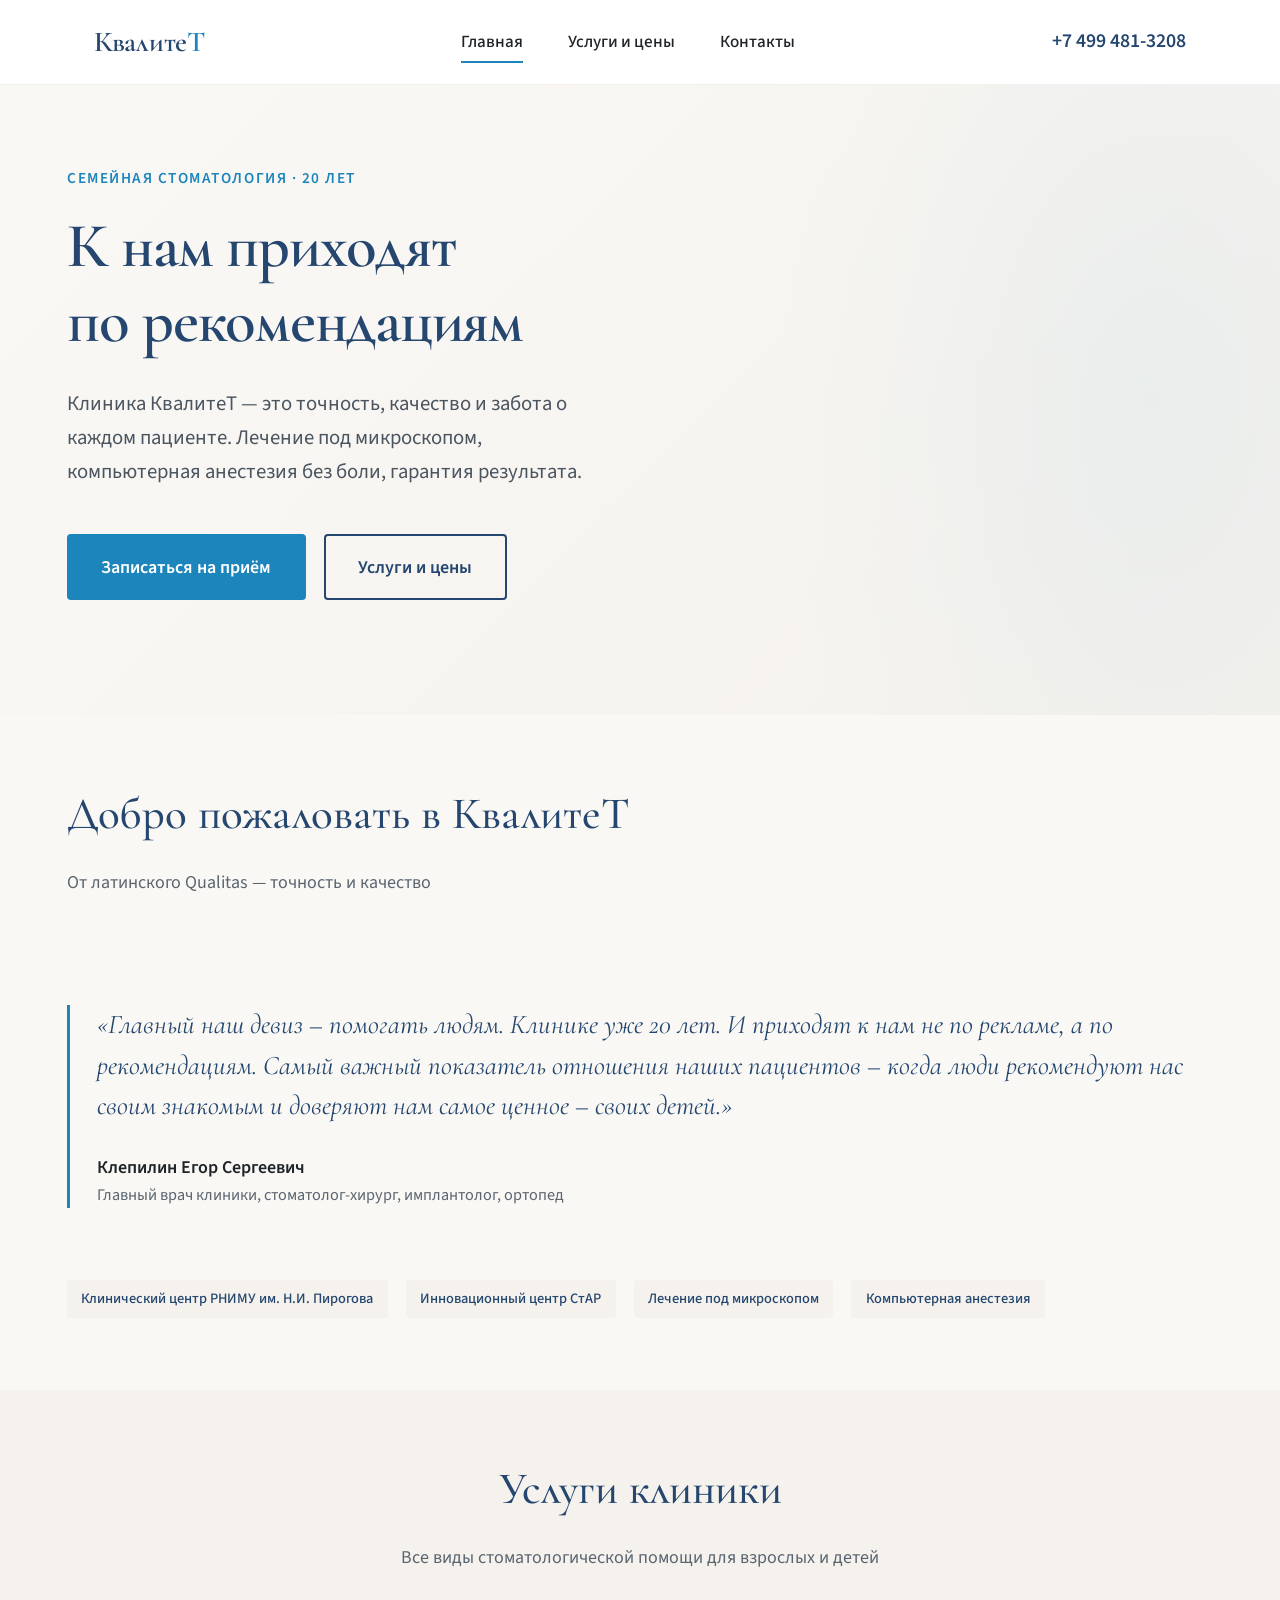
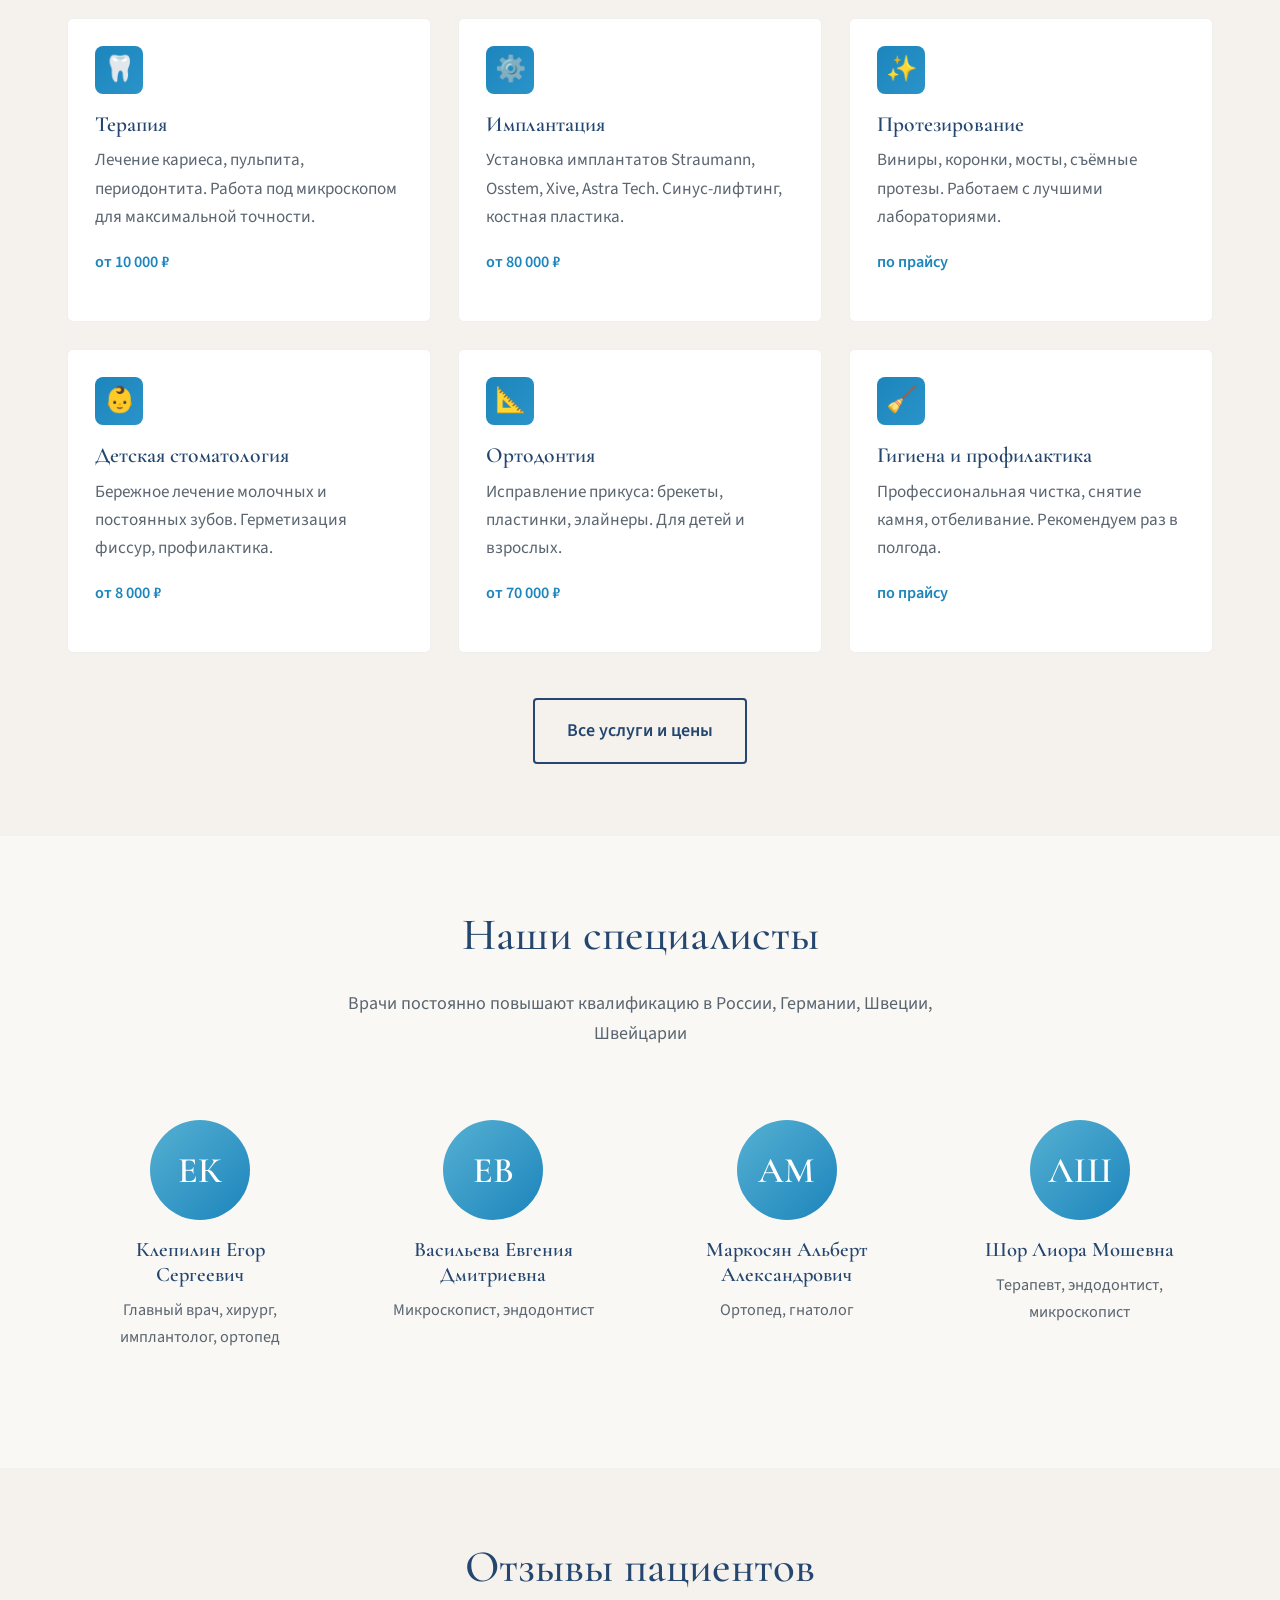
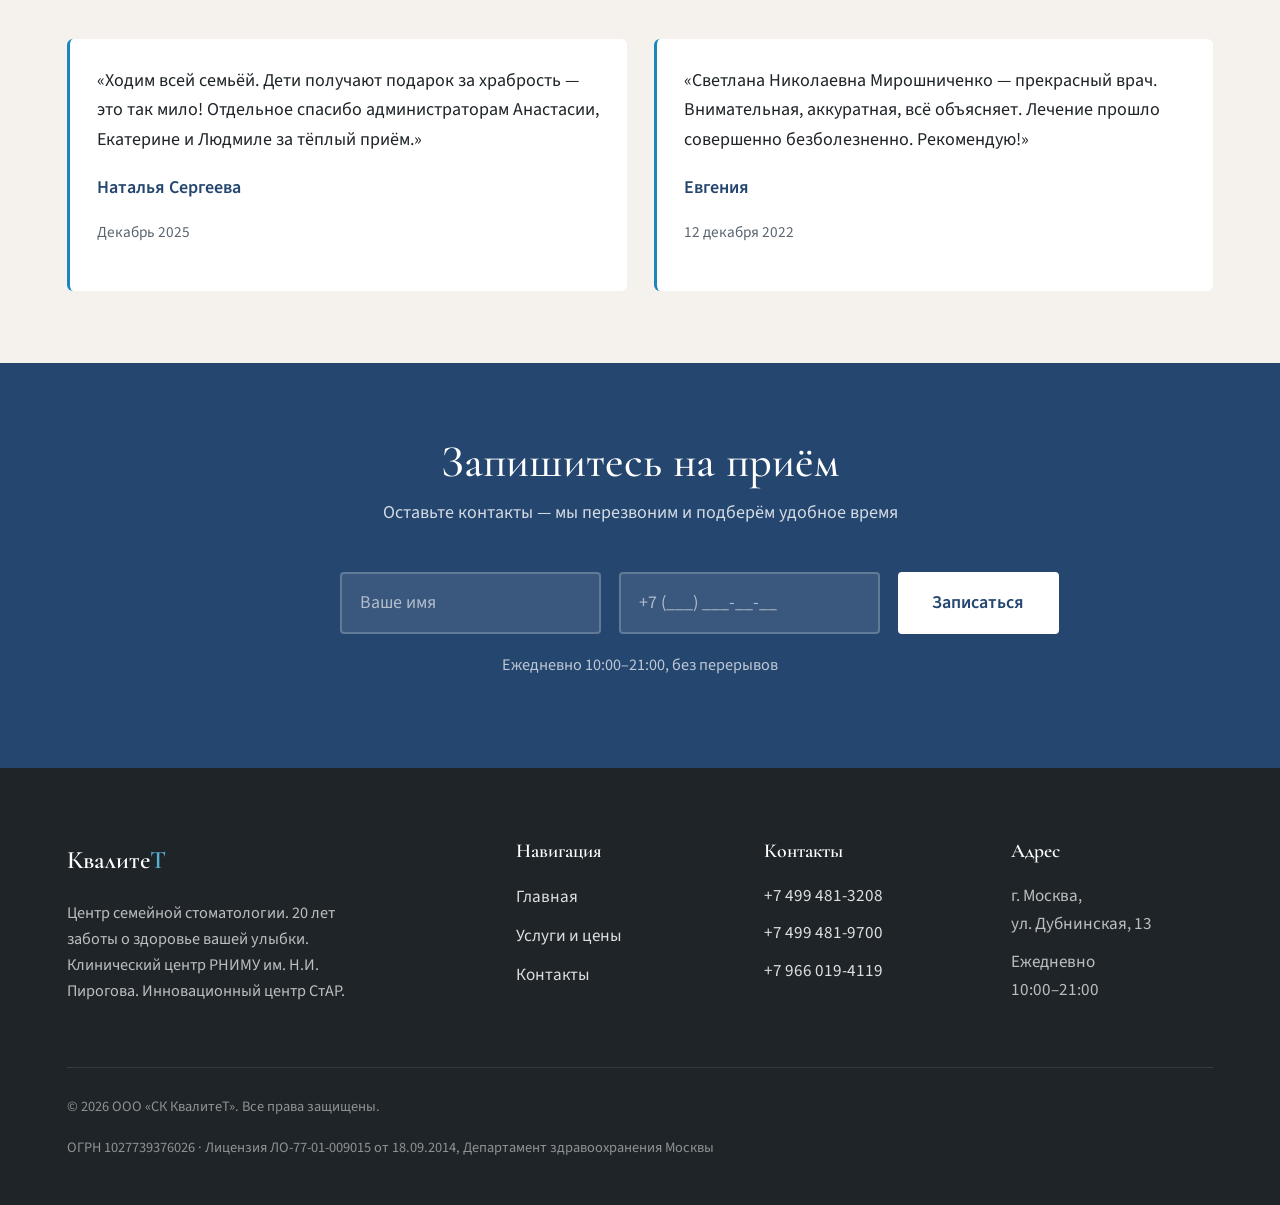
==== kvalitet-clinic/index.html @ bce3b090 "feat: add КвалитеТ dental clinic static redesign demo Modern, mobile-first redesign of qualityclinic" ====
<!DOCTYPE html>
<html lang="ru">
<head>
  <meta charset="UTF-8">
  <meta name="viewport" content="width=device-width, initial-scale=1.0">
  <title>КвалитеТ — Семейная стоматология в Москве</title>
  <meta name="description" content="Стоматологическая клиника КвалитеТ — 20 лет заботы о здоровье вашей семьи. Москва, ул. Дубнинская, 13.">
  
  <!-- Fonts -->
  <link rel="preconnect" href="https://fonts.googleapis.com">
  <link rel="preconnect" href="https://fonts.gstatic.com" crossorigin>
  <link href="https://fonts.googleapis.com/css2?family=Cormorant+Garamond:ital,wght@0,400;0,500;0,600;1,400;1,500&family=Source+Sans+3:wght@400;500;600&display=swap" rel="stylesheet">
  
  <link rel="stylesheet" href="css/style.css">
</head>
<body>

  <!-- HEADER -->
  <header class="header">
    <div class="container">
      <div class="header__inner">
        <a href="index.html" class="logo">Квалите<span>Т</span></a>
        
        <nav class="nav">
          <ul class="nav__list">
            <li><a href="index.html" class="nav__link nav__link--active">Главная</a></li>
            <li><a href="uslugi.html" class="nav__link">Услуги и цены</a></li>
            <li><a href="kontakty.html" class="nav__link">Контакты</a></li>
          </ul>
        </nav>
        
        <a href="tel:+74994813208" class="header__phone">+7 499 481-3208</a>
        
        <button class="menu-toggle" aria-label="Меню" onclick="toggleMobileNav()">
          <span></span>
          <span></span>
          <span></span>
        </button>
      </div>
      
      <nav class="mobile-nav" id="mobileNav">
        <ul class="mobile-nav__list">
          <li><a href="index.html" class="mobile-nav__link">Главная</a></li>
          <li><a href="uslugi.html" class="mobile-nav__link">Услуги и цены</a></li>
          <li><a href="kontakty.html" class="mobile-nav__link">Контакты</a></li>
        </ul>
      </nav>
    </div>
  </header>

  <!-- HERO -->
  <section class="hero">
    <div class="container">
      <div class="hero__content">
        <span class="hero__eyebrow">Семейная стоматология · 20 лет</span>
        <h1 class="hero__title">К нам приходят по&nbsp;рекомендациям</h1>
        <p class="hero__subtitle">
          Клиника КвалитеТ — это точность, качество и забота о каждом пациенте. 
          Лечение под микроскопом, компьютерная анестезия без боли, гарантия результата.
        </p>
        <div class="hero__actions">
          <a href="#booking" class="btn btn--primary">Записаться на приём</a>
          <a href="uslugi.html" class="btn btn--outline">Услуги и цены</a>
        </div>
      </div>
    </div>
  </section>

  <!-- ABOUT / QUOTE -->
  <section class="section">
    <div class="container">
      <div class="about">
        <div class="section__header">
          <h2>Добро пожаловать в КвалитеТ</h2>
          <p class="text-muted">От латинского Qualitas — точность и качество</p>
        </div>
        
        <blockquote class="about__quote">
          «Главный наш девиз – помогать людям. Клинике уже 20 лет. И приходят к нам не по рекламе, а по рекомендациям. Самый важный показатель отношения наших пациентов – когда люди рекомендуют нас своим знакомым и доверяют нам самое ценное – своих детей.»
          <footer class="about__author">
            <strong>Клепилин Егор Сергеевич</strong>
            <span>Главный врач клиники, стоматолог-хирург, имплантолог, ортопед</span>
          </footer>
        </blockquote>
        
        <div class="about__badges">
          <span class="badge">Клинический центр РНИМУ им. Н.И. Пирогова</span>
          <span class="badge">Инновационный центр СтАР</span>
          <span class="badge">Лечение под микроскопом</span>
          <span class="badge">Компьютерная анестезия</span>
        </div>
      </div>
    </div>
  </section>

  <!-- SERVICES -->
  <section class="section section--alt">
    <div class="container">
      <div class="section__header section__header--center">
        <h2>Услуги клиники</h2>
        <p class="text-muted">Все виды стоматологической помощи для взрослых и детей</p>
      </div>
      
      <div class="services-grid">
        <div class="service-card">
          <div class="service-card__icon">🦷</div>
          <h3 class="service-card__title">Терапия</h3>
          <p class="service-card__desc">Лечение кариеса, пульпита, периодонтита. Работа под микроскопом для максимальной точности.</p>
          <p class="service-card__price">от 10 000 ₽</p>
        </div>
        
        <div class="service-card">
          <div class="service-card__icon">⚙️</div>
          <h3 class="service-card__title">Имплантация</h3>
          <p class="service-card__desc">Установка имплантатов Straumann, Osstem, Xive, Astra Tech. Синус-лифтинг, костная пластика.</p>
          <p class="service-card__price">от 80 000 ₽</p>
        </div>
        
        <div class="service-card">
          <div class="service-card__icon">✨</div>
          <h3 class="service-card__title">Протезирование</h3>
          <p class="service-card__desc">Виниры, коронки, мосты, съёмные протезы. Работаем с лучшими лабораториями.</p>
          <p class="service-card__price">по прайсу</p>
        </div>
        
        <div class="service-card">
          <div class="service-card__icon">👶</div>
          <h3 class="service-card__title">Детская стоматология</h3>
          <p class="service-card__desc">Бережное лечение молочных и постоянных зубов. Герметизация фиссур, профилактика.</p>
          <p class="service-card__price">от 8 000 ₽</p>
        </div>
        
        <div class="service-card">
          <div class="service-card__icon">📐</div>
          <h3 class="service-card__title">Ортодонтия</h3>
          <p class="service-card__desc">Исправление прикуса: брекеты, пластинки, элайнеры. Для детей и взрослых.</p>
          <p class="service-card__price">от 70 000 ₽</p>
        </div>
        
        <div class="service-card">
          <div class="service-card__icon">🧹</div>
          <h3 class="service-card__title">Гигиена и профилактика</h3>
          <p class="service-card__desc">Профессиональная чистка, снятие камня, отбеливание. Рекомендуем раз в полгода.</p>
          <p class="service-card__price">по прайсу</p>
        </div>
      </div>
      
      <div class="text-center" style="margin-top: var(--space-lg);">
        <a href="uslugi.html" class="btn btn--outline">Все услуги и цены</a>
      </div>
    </div>
  </section>

  <!-- DOCTORS -->
  <section class="section">
    <div class="container">
      <div class="section__header section__header--center">
        <h2>Наши специалисты</h2>
        <p class="text-muted">Врачи постоянно повышают квалификацию в России, Германии, Швеции, Швейцарии</p>
      </div>
      
      <div class="doctors-grid">
        <div class="doctor-card">
          <div class="doctor-card__avatar">ЕК</div>
          <h3 class="doctor-card__name">Клепилин Егор Сергеевич</h3>
          <p class="doctor-card__title">Главный врач, хирург, имплантолог, ортопед</p>
        </div>
        
        <div class="doctor-card">
          <div class="doctor-card__avatar">ЕВ</div>
          <h3 class="doctor-card__name">Васильева Евгения Дмитриевна</h3>
          <p class="doctor-card__title">Микроскопист, эндодонтист</p>
        </div>
        
        <div class="doctor-card">
          <div class="doctor-card__avatar">АМ</div>
          <h3 class="doctor-card__name">Маркосян Альберт Александрович</h3>
          <p class="doctor-card__title">Ортопед, гнатолог</p>
        </div>
        
        <div class="doctor-card">
          <div class="doctor-card__avatar">ЛШ</div>
          <h3 class="doctor-card__name">Шор Лиора Мошевна</h3>
          <p class="doctor-card__title">Терапевт, эндодонтист, микроскопист</p>
        </div>
      </div>
    </div>
  </section>

  <!-- REVIEWS -->
  <section class="section section--alt">
    <div class="container">
      <div class="section__header section__header--center">
        <h2>Отзывы пациентов</h2>
      </div>
      
      <div class="reviews-grid">
        <div class="review-card">
          <p class="review-card__text">
            «Ходим всей семьёй. Дети получают подарок за храбрость — это так мило! 
            Отдельное спасибо администраторам Анастасии, Екатерине и Людмиле за тёплый приём.»
          </p>
          <p class="review-card__author">Наталья Сергеева</p>
          <p class="review-card__date">Декабрь 2025</p>
        </div>
        
        <div class="review-card">
          <p class="review-card__text">
            «Светлана Николаевна Мирошниченко — прекрасный врач. Внимательная, аккуратная, 
            всё объясняет. Лечение прошло совершенно безболезненно. Рекомендую!»
          </p>
          <p class="review-card__author">Евгения</p>
          <p class="review-card__date">12 декабря 2022</p>
        </div>
      </div>
    </div>
  </section>

  <!-- BOOKING -->
  <section class="section section--navy booking" id="booking">
    <div class="container">
      <div class="booking__inner">
        <h2>Запишитесь на приём</h2>
        <p class="booking__subtitle">Оставьте контакты — мы перезвоним и подберём удобное время</p>
        
        <form class="booking-form" onsubmit="handleSubmit(event)">
          <input type="text" class="form-input" placeholder="Ваше имя" required>
          <input type="tel" class="form-input" placeholder="+7 (___) ___-__-__" required>
          <button type="submit" class="btn btn--primary">Записаться</button>
        </form>
        
        <p class="text-sm" style="margin-top: var(--space-sm); opacity: 0.7;">
          Ежедневно 10:00–21:00, без перерывов
        </p>
      </div>
    </div>
  </section>

  <!-- FOOTER -->
  <footer class="footer">
    <div class="container">
      <div class="footer__grid">
        <div class="footer__brand">
          <div class="footer__logo">Квалите<span>Т</span></div>
          <p class="footer__desc">
            Центр семейной стоматологии. 20 лет заботы о здоровье вашей улыбки. 
            Клинический центр РНИМУ им. Н.И. Пирогова. Инновационный центр СтАР.
          </p>
        </div>
        
        <div>
          <h4 class="footer__title">Навигация</h4>
          <ul class="footer__list">
            <li><a href="index.html">Главная</a></li>
            <li><a href="uslugi.html">Услуги и цены</a></li>
            <li><a href="kontakty.html">Контакты</a></li>
          </ul>
        </div>
        
        <div>
          <h4 class="footer__title">Контакты</h4>
          <p class="footer__contact-item"><a href="tel:+74994813208">+7 499 481-3208</a></p>
          <p class="footer__contact-item"><a href="tel:+74994819700">+7 499 481-9700</a></p>
          <p class="footer__contact-item"><a href="tel:+79660194119">+7 966 019-4119</a></p>
        </div>
        
        <div>
          <h4 class="footer__title">Адрес</h4>
          <p class="footer__contact-item">г. Москва,<br>ул. Дубнинская, 13</p>
          <p class="footer__contact-item">Ежедневно<br>10:00–21:00</p>
        </div>
      </div>
      
      <div class="footer__bottom">
        <p>© 2026 ООО «СК КвалитеТ». Все права защищены.</p>
        <p class="footer__legal">
          ОГРН 1027739376026 · Лицензия ЛО-77-01-009015 от 18.09.2014, Департамент здравоохранения Москвы
        </p>
      </div>
    </div>
  </footer>

  <script>
    function toggleMobileNav() {
      document.getElementById('mobileNav').classList.toggle('is-open');
    }
    
    function handleSubmit(e) {
      e.preventDefault();
      alert('Спасибо! Мы перезвоним вам в ближайшее время.');
    }
  </script>

</body>
</html>
---- kvalitet-clinic/css/style.css ----
/* КвалитеТ — Modern Redesign 2026 */
/* Brand colors from qualityclinic.ru */

:root {
  /* Brand palette */
  --cyan-primary: #1c85bc;
  --cyan-hover: #2a93c9;
  --cyan-light: #56b0d2;
  --navy: #24466f;
  --ink: #1e2428;
  --paper: #faf8f5;
  --paper-warm: #f5f2ed;
  --white: #ffffff;
  
  /* Typography scale */
  --font-display: 'Cormorant Garamond', Georgia, serif;
  --font-body: 'Source Sans 3', 'Segoe UI', sans-serif;
  
  /* Spacing */
  --space-xs: 0.5rem;
  --space-sm: 1rem;
  --space-md: 1.5rem;
  --space-lg: 2.5rem;
  --space-xl: 4rem;
  --space-2xl: 6rem;
  
  /* Transitions */
  --transition: 0.25s ease;
}

/* Reset & Base */
*, *::before, *::after {
  box-sizing: border-box;
  margin: 0;
  padding: 0;
}

html {
  font-size: 18px;
  scroll-behavior: smooth;
}

body {
  font-family: var(--font-body);
  font-weight: 400;
  line-height: 1.65;
  color: var(--ink);
  background-color: var(--paper);
  -webkit-font-smoothing: antialiased;
}

img {
  max-width: 100%;
  height: auto;
  display: block;
}

a {
  color: var(--cyan-primary);
  text-decoration: none;
  transition: color var(--transition);
}

a:hover {
  color: var(--navy);
}

/* Typography */
h1, h2, h3, h4 {
  font-family: var(--font-display);
  font-weight: 500;
  line-height: 1.2;
  color: var(--navy);
}

h1 {
  font-size: clamp(2.2rem, 5vw, 3.5rem);
  font-weight: 600;
  letter-spacing: -0.02em;
}

h2 {
  font-size: clamp(1.8rem, 4vw, 2.5rem);
  margin-bottom: var(--space-md);
}

h3 {
  font-size: clamp(1.3rem, 3vw, 1.6rem);
  margin-bottom: var(--space-sm);
}

p {
  margin-bottom: var(--space-sm);
}

.text-sm {
  font-size: 0.9rem;
}

.text-muted {
  color: #5a6570;
}

/* Layout */
.container {
  width: 100%;
  max-width: 1200px;
  margin: 0 auto;
  padding: 0 var(--space-md);
}

.section {
  padding: var(--space-xl) 0;
}

.section--alt {
  background-color: var(--paper-warm);
}

.section--navy {
  background-color: var(--navy);
  color: var(--white);
}

.section--navy h2,
.section--navy h3 {
  color: var(--white);
}

/* ===================== */
/* HEADER */
/* ===================== */
.header {
  position: sticky;
  top: 0;
  z-index: 100;
  background: var(--white);
  border-bottom: 1px solid rgba(0,0,0,0.06);
}

.header__inner {
  display: flex;
  align-items: center;
  justify-content: space-between;
  padding: var(--space-sm) var(--space-md);
  gap: var(--space-md);
}

.logo {
  font-family: var(--font-display);
  font-size: 1.6rem;
  font-weight: 600;
  color: var(--navy);
  letter-spacing: -0.01em;
}

.logo span {
  color: var(--cyan-primary);
}

.nav {
  display: none;
}

.nav__list {
  display: flex;
  gap: var(--space-lg);
  list-style: none;
}

.nav__link {
  font-size: 0.95rem;
  font-weight: 500;
  color: var(--ink);
  padding: var(--space-xs) 0;
  position: relative;
}

.nav__link::after {
  content: '';
  position: absolute;
  bottom: 0;
  left: 0;
  width: 0;
  height: 2px;
  background: var(--cyan-primary);
  transition: width var(--transition);
}

.nav__link:hover::after,
.nav__link--active::after {
  width: 100%;
}

.nav__link:hover {
  color: var(--cyan-primary);
}

.header__phone {
  font-weight: 600;
  font-size: 1.1rem;
  color: var(--navy);
  white-space: nowrap;
}

.header__phone:hover {
  color: var(--cyan-primary);
}

/* Mobile menu toggle */
.menu-toggle {
  display: flex;
  flex-direction: column;
  gap: 5px;
  background: none;
  border: none;
  cursor: pointer;
  padding: var(--space-xs);
}

.menu-toggle span {
  display: block;
  width: 24px;
  height: 2px;
  background: var(--navy);
  transition: var(--transition);
}

@media (min-width: 768px) {
  .nav {
    display: block;
  }
  .menu-toggle {
    display: none;
  }
}

/* Mobile nav */
.mobile-nav {
  display: none;
  position: absolute;
  top: 100%;
  left: 0;
  right: 0;
  background: var(--white);
  border-bottom: 1px solid rgba(0,0,0,0.06);
  padding: var(--space-md);
}

.mobile-nav.is-open {
  display: block;
}

.mobile-nav__list {
  list-style: none;
  display: flex;
  flex-direction: column;
  gap: var(--space-sm);
}

.mobile-nav__link {
  display: block;
  font-size: 1.1rem;
  font-weight: 500;
  color: var(--ink);
  padding: var(--space-xs) 0;
}

/* ===================== */
/* HERO */
/* ===================== */
.hero {
  padding: var(--space-xl) 0 var(--space-2xl);
  min-height: 70vh;
  display: flex;
  align-items: center;
  background: linear-gradient(135deg, var(--paper) 0%, var(--paper-warm) 100%);
  position: relative;
  overflow: hidden;
}

.hero::before {
  content: '';
  position: absolute;
  top: -50%;
  right: -20%;
  width: 60%;
  height: 200%;
  background: radial-gradient(ellipse at center, rgba(28, 133, 188, 0.06) 0%, transparent 70%);
  pointer-events: none;
}

.hero__content {
  max-width: 640px;
  position: relative;
  z-index: 1;
}

.hero__eyebrow {
  display: inline-block;
  font-size: 0.85rem;
  font-weight: 600;
  text-transform: uppercase;
  letter-spacing: 0.1em;
  color: var(--cyan-primary);
  margin-bottom: var(--space-sm);
}

.hero__title {
  margin-bottom: var(--space-md);
}

.hero__subtitle {
  font-size: 1.15rem;
  color: #4a5560;
  margin-bottom: var(--space-lg);
  max-width: 520px;
}

.hero__actions {
  display: flex;
  flex-wrap: wrap;
  gap: var(--space-sm);
  align-items: center;
}

/* ===================== */
/* BUTTONS */
/* ===================== */
.btn {
  display: inline-flex;
  align-items: center;
  justify-content: center;
  gap: var(--space-xs);
  padding: 0.9rem 1.8rem;
  font-family: var(--font-body);
  font-size: 1rem;
  font-weight: 600;
  border-radius: 4px;
  border: 2px solid transparent;
  cursor: pointer;
  transition: all var(--transition);
  text-align: center;
}

.btn--primary {
  background: var(--cyan-primary);
  color: var(--white);
  border-color: var(--cyan-primary);
}

.btn--primary:hover {
  background: var(--navy);
  border-color: var(--navy);
  color: var(--white);
}

.btn--outline {
  background: transparent;
  color: var(--navy);
  border-color: var(--navy);
}

.btn--outline:hover {
  background: var(--navy);
  color: var(--white);
}

.btn--sm {
  padding: 0.6rem 1.2rem;
  font-size: 0.9rem;
}

/* ===================== */
/* ABOUT / QUOTE */
/* ===================== */
.about {
  display: grid;
  gap: var(--space-lg);
}

.about__quote {
  font-family: var(--font-display);
  font-size: clamp(1.2rem, 3vw, 1.5rem);
  font-style: italic;
  color: var(--navy);
  line-height: 1.5;
  position: relative;
  padding-left: var(--space-md);
  border-left: 3px solid var(--cyan-primary);
}

.about__author {
  margin-top: var(--space-md);
  font-style: normal;
  font-family: var(--font-body);
  font-size: 1rem;
}

.about__author strong {
  display: block;
  font-weight: 600;
  color: var(--ink);
}

.about__author span {
  color: #5a6570;
  font-size: 0.9rem;
}

.about__badges {
  display: flex;
  flex-wrap: wrap;
  gap: var(--space-sm);
  margin-top: var(--space-md);
}

.badge {
  display: inline-block;
  padding: 0.4rem 0.8rem;
  font-size: 0.8rem;
  font-weight: 500;
  background: var(--paper-warm);
  color: var(--navy);
  border-radius: 3px;
}

/* ===================== */
/* SERVICES */
/* ===================== */
.services-grid {
  display: grid;
  grid-template-columns: repeat(auto-fit, minmax(280px, 1fr));
  gap: var(--space-md);
}

.service-card {
  padding: var(--space-md);
  background: var(--white);
  border: 1px solid rgba(0,0,0,0.06);
  border-radius: 6px;
  transition: all var(--transition);
}

.service-card:hover {
  border-color: var(--cyan-light);
  box-shadow: 0 8px 30px rgba(28, 133, 188, 0.08);
}

.service-card__icon {
  width: 48px;
  height: 48px;
  display: flex;
  align-items: center;
  justify-content: center;
  background: linear-gradient(135deg, var(--cyan-primary) 0%, var(--cyan-hover) 100%);
  color: var(--white);
  border-radius: 8px;
  margin-bottom: var(--space-sm);
  font-size: 1.4rem;
}

.service-card__title {
  font-family: var(--font-display);
  font-size: 1.2rem;
  font-weight: 600;
  color: var(--navy);
  margin-bottom: var(--space-xs);
}

.service-card__desc {
  font-size: 0.95rem;
  color: #5a6570;
  margin-bottom: 0;
}

.service-card__price {
  margin-top: var(--space-sm);
  font-size: 0.9rem;
  font-weight: 600;
  color: var(--cyan-primary);
}

/* ===================== */
/* DOCTORS */
/* ===================== */
.doctors-grid {
  display: grid;
  grid-template-columns: repeat(auto-fit, minmax(260px, 1fr));
  gap: var(--space-md);
}

.doctor-card {
  text-align: center;
  padding: var(--space-md);
}

.doctor-card__avatar {
  width: 100px;
  height: 100px;
  margin: 0 auto var(--space-sm);
  background: linear-gradient(135deg, var(--cyan-light) 0%, var(--cyan-primary) 100%);
  border-radius: 50%;
  display: flex;
  align-items: center;
  justify-content: center;
  font-family: var(--font-display);
  font-size: 2rem;
  font-weight: 600;
  color: var(--white);
}

.doctor-card__name {
  font-family: var(--font-display);
  font-size: 1.15rem;
  font-weight: 600;
  color: var(--navy);
  margin-bottom: var(--space-xs);
}

.doctor-card__title {
  font-size: 0.9rem;
  color: #5a6570;
}

/* ===================== */
/* REVIEWS */
/* ===================== */
.reviews-grid {
  display: grid;
  gap: var(--space-md);
}

@media (min-width: 768px) {
  .reviews-grid {
    grid-template-columns: repeat(2, 1fr);
  }
}

.review-card {
  padding: var(--space-md);
  background: var(--white);
  border-radius: 6px;
  border-left: 3px solid var(--cyan-primary);
}

.review-card__text {
  font-size: 1rem;
  margin-bottom: var(--space-sm);
  color: var(--ink);
}

.review-card__author {
  font-weight: 600;
  color: var(--navy);
}

.review-card__date {
  font-size: 0.85rem;
  color: #5a6570;
}

/* ===================== */
/* BOOKING STRIP */
/* ===================== */
.booking {
  padding: var(--space-xl) 0;
  text-align: center;
}

.booking__inner {
  max-width: 600px;
  margin: 0 auto;
}

.booking h2 {
  color: var(--white);
  margin-bottom: var(--space-xs);
}

.booking__subtitle {
  color: rgba(255,255,255,0.8);
  margin-bottom: var(--space-lg);
}

.booking-form {
  display: grid;
  gap: var(--space-sm);
}

@media (min-width: 600px) {
  .booking-form {
    grid-template-columns: 1fr 1fr auto;
  }
}

.form-input {
  padding: 0.9rem 1rem;
  font-family: var(--font-body);
  font-size: 1rem;
  border: 2px solid rgba(255,255,255,0.2);
  border-radius: 4px;
  background: rgba(255,255,255,0.1);
  color: var(--white);
  transition: border-color var(--transition);
}

.form-input::placeholder {
  color: rgba(255,255,255,0.6);
}

.form-input:focus {
  outline: none;
  border-color: var(--cyan-light);
  background: rgba(255,255,255,0.15);
}

.booking .btn--primary {
  background: var(--white);
  color: var(--navy);
  border-color: var(--white);
}

.booking .btn--primary:hover {
  background: var(--cyan-light);
  border-color: var(--cyan-light);
  color: var(--navy);
}

/* ===================== */
/* FOOTER */
/* ===================== */
.footer {
  background: var(--ink);
  color: rgba(255,255,255,0.7);
  padding: var(--space-xl) 0 var(--space-md);
}

.footer a {
  color: rgba(255,255,255,0.85);
}

.footer a:hover {
  color: var(--cyan-light);
}

.footer__grid {
  display: grid;
  gap: var(--space-lg);
  margin-bottom: var(--space-lg);
}

@media (min-width: 768px) {
  .footer__grid {
    grid-template-columns: 2fr 1fr 1fr 1fr;
  }
}

.footer__brand {
  max-width: 280px;
}

.footer__logo {
  font-family: var(--font-display);
  font-size: 1.4rem;
  font-weight: 600;
  color: var(--white);
  margin-bottom: var(--space-sm);
}

.footer__logo span {
  color: var(--cyan-light);
}

.footer__desc {
  font-size: 0.9rem;
  line-height: 1.6;
}

.footer__title {
  font-family: var(--font-display);
  font-size: 1.1rem;
  font-weight: 600;
  color: var(--white);
  margin-bottom: var(--space-sm);
}

.footer__list {
  list-style: none;
}

.footer__list li {
  margin-bottom: var(--space-xs);
}

.footer__list a {
  font-size: 0.95rem;
}

.footer__contact-item {
  margin-bottom: var(--space-xs);
  font-size: 0.95rem;
}

.footer__bottom {
  padding-top: var(--space-md);
  border-top: 1px solid rgba(255,255,255,0.1);
  font-size: 0.8rem;
  color: rgba(255,255,255,0.5);
}

.footer__legal {
  margin-top: var(--space-xs);
}

/* ===================== */
/* PRICE TABLES */
/* ===================== */
.price-section {
  margin-bottom: var(--space-xl);
}

.price-section:last-child {
  margin-bottom: 0;
}

.price-table {
  width: 100%;
  border-collapse: collapse;
  background: var(--white);
  border-radius: 6px;
  overflow: hidden;
  box-shadow: 0 2px 12px rgba(0,0,0,0.04);
}

.price-table th,
.price-table td {
  padding: var(--space-sm) var(--space-md);
  text-align: left;
  border-bottom: 1px solid rgba(0,0,0,0.06);
}

.price-table th {
  background: var(--navy);
  color: var(--white);
  font-weight: 600;
  font-size: 0.9rem;
}

.price-table tr:last-child td {
  border-bottom: none;
}

.price-table tr:hover td {
  background: var(--paper-warm);
}

.price-table td:last-child {
  text-align: right;
  font-weight: 600;
  color: var(--cyan-primary);
  white-space: nowrap;
}

/* ===================== */
/* CONTACTS PAGE */
/* ===================== */
.contact-grid {
  display: grid;
  gap: var(--space-lg);
}

@media (min-width: 768px) {
  .contact-grid {
    grid-template-columns: 1fr 1fr;
  }
}

.contact-block {
  padding: var(--space-md);
  background: var(--white);
  border-radius: 6px;
  border: 1px solid rgba(0,0,0,0.06);
}

.contact-block__title {
  font-family: var(--font-display);
  font-size: 1.1rem;
  font-weight: 600;
  color: var(--navy);
  margin-bottom: var(--space-sm);
  display: flex;
  align-items: center;
  gap: var(--space-xs);
}

.contact-block__icon {
  color: var(--cyan-primary);
}

.contact-block p {
  margin-bottom: var(--space-xs);
}

.contact-block a {
  font-weight: 500;
}

.map-placeholder {
  width: 100%;
  height: 300px;
  background: var(--paper-warm);
  border-radius: 6px;
  display: flex;
  align-items: center;
  justify-content: center;
  color: #5a6570;
  font-size: 0.9rem;
  margin-top: var(--space-md);
}

/* ===================== */
/* PAGE HEADER */
/* ===================== */
.page-header {
  padding: var(--space-xl) 0;
  background: var(--paper-warm);
  text-align: center;
}

.page-header h1 {
  margin-bottom: var(--space-xs);
}

.page-header__subtitle {
  color: #5a6570;
  font-size: 1.1rem;
}

/* ===================== */
/* UTILITIES */
/* ===================== */
.text-center {
  text-align: center;
}

.mb-0 {
  margin-bottom: 0;
}

.mb-sm {
  margin-bottom: var(--space-sm);
}

.mb-md {
  margin-bottom: var(--space-md);
}

.mb-lg {
  margin-bottom: var(--space-lg);
}

/* Section intro */
.section__header {
  max-width: 640px;
  margin-bottom: var(--space-lg);
}

.section__header--center {
  text-align: center;
  margin-left: auto;
  margin-right: auto;
}

/* Responsive adjustments */
@media (max-width: 480px) {
  html {
    font-size: 16px;
  }
  
  .hero {
    min-height: auto;
    padding: var(--space-lg) 0;
  }
  
  .section {
    padding: var(--space-lg) 0;
  }
}
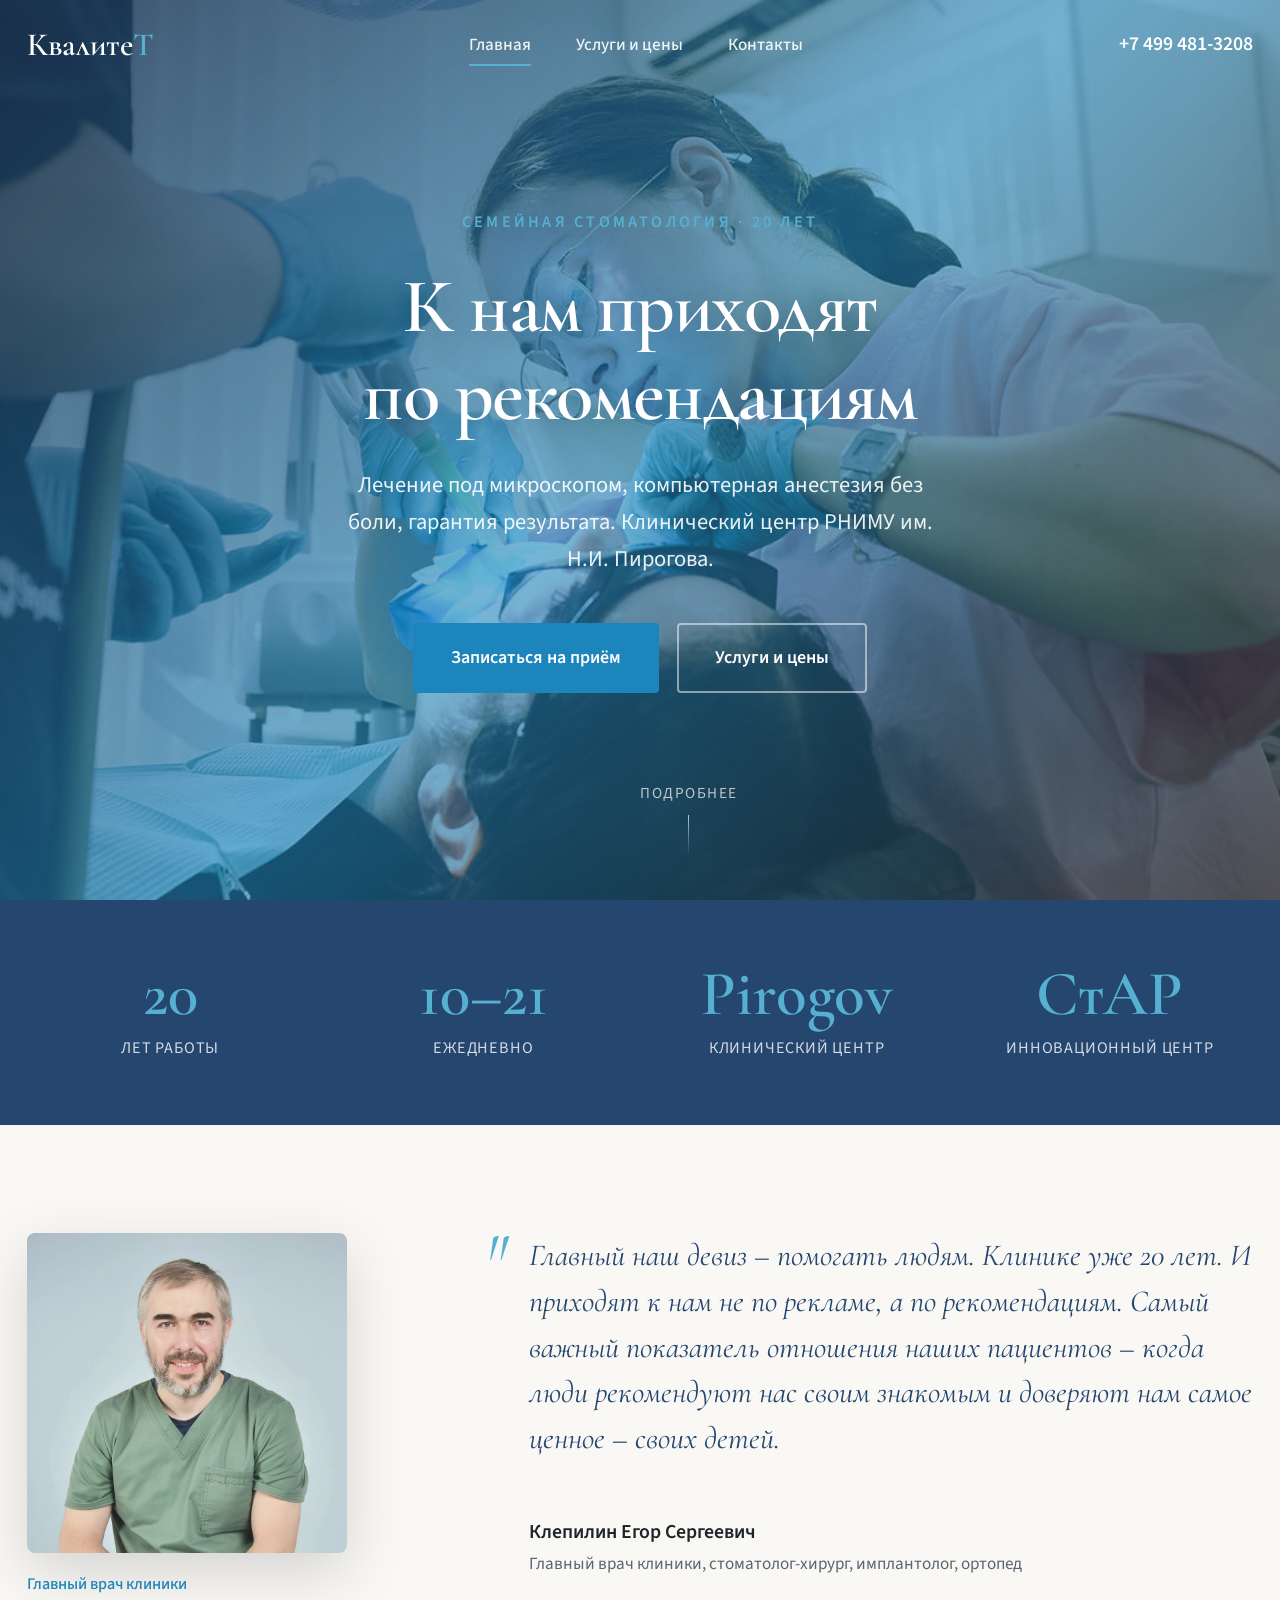
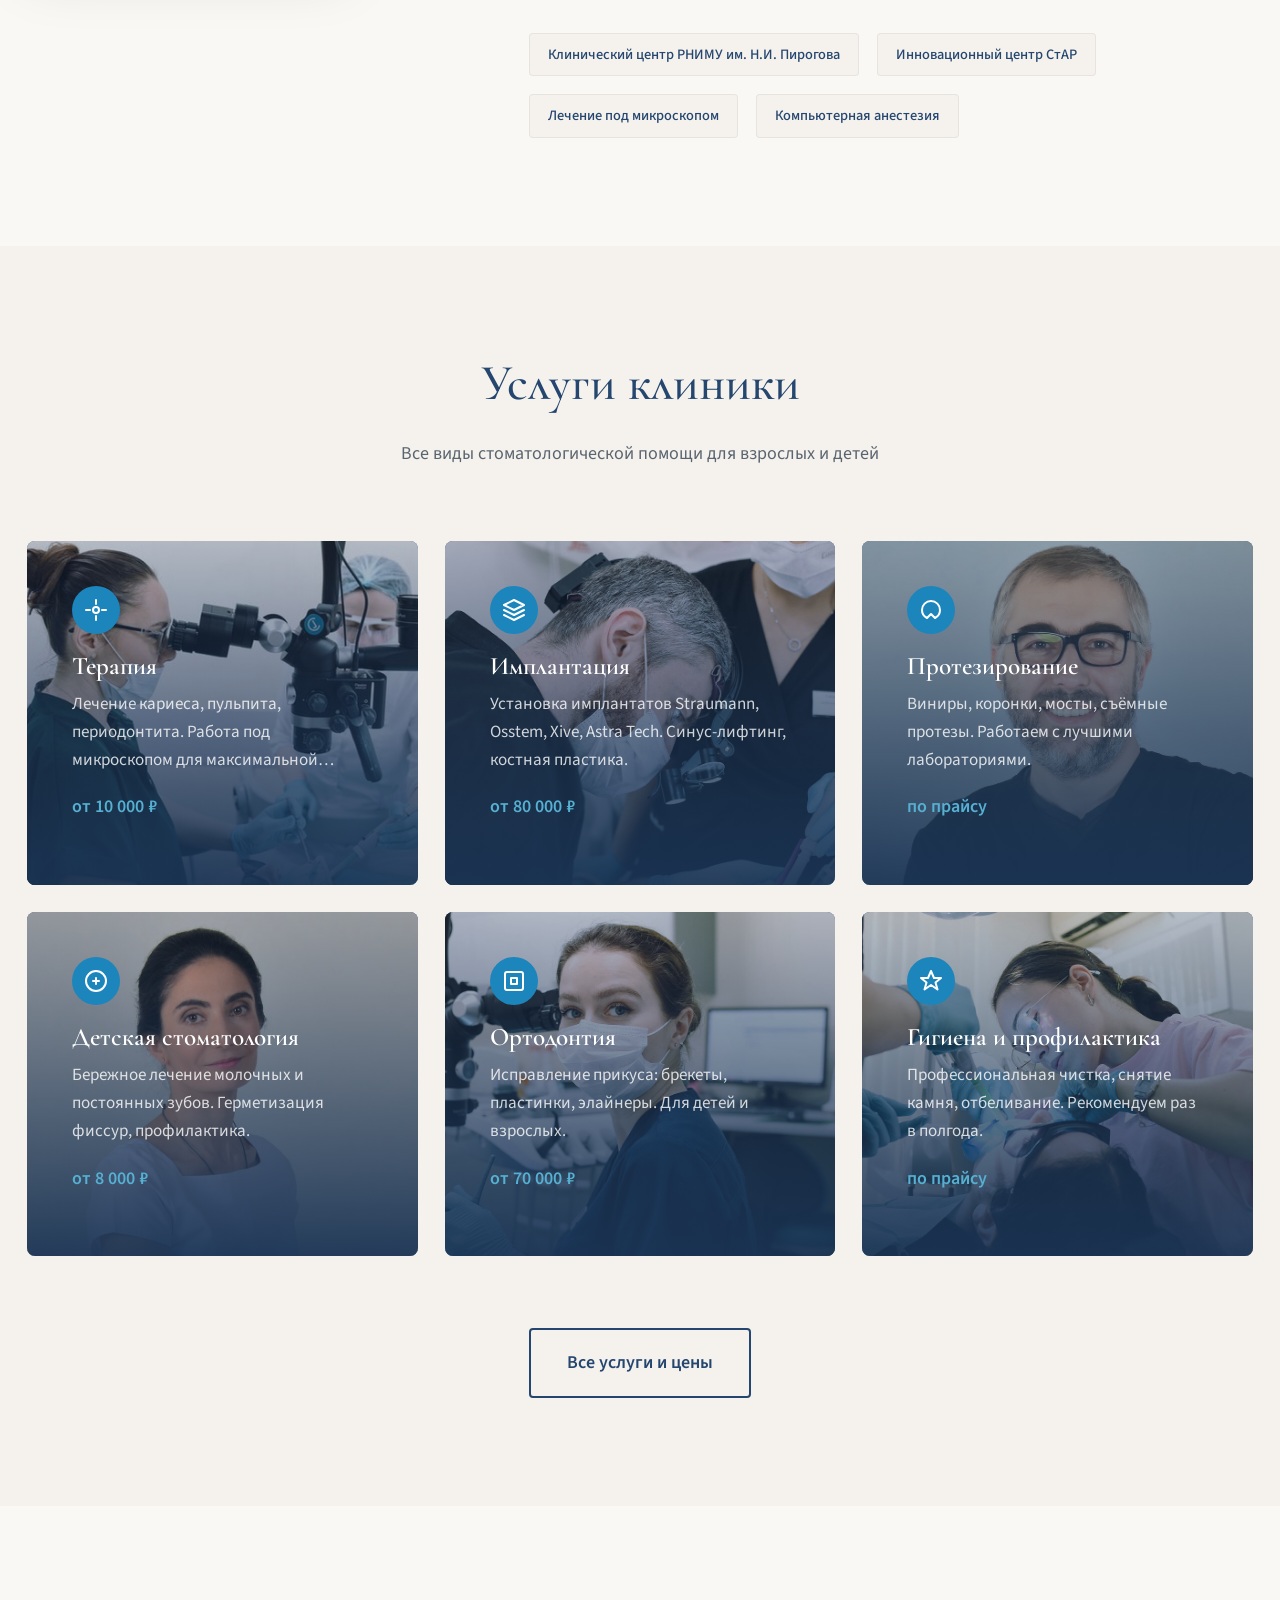
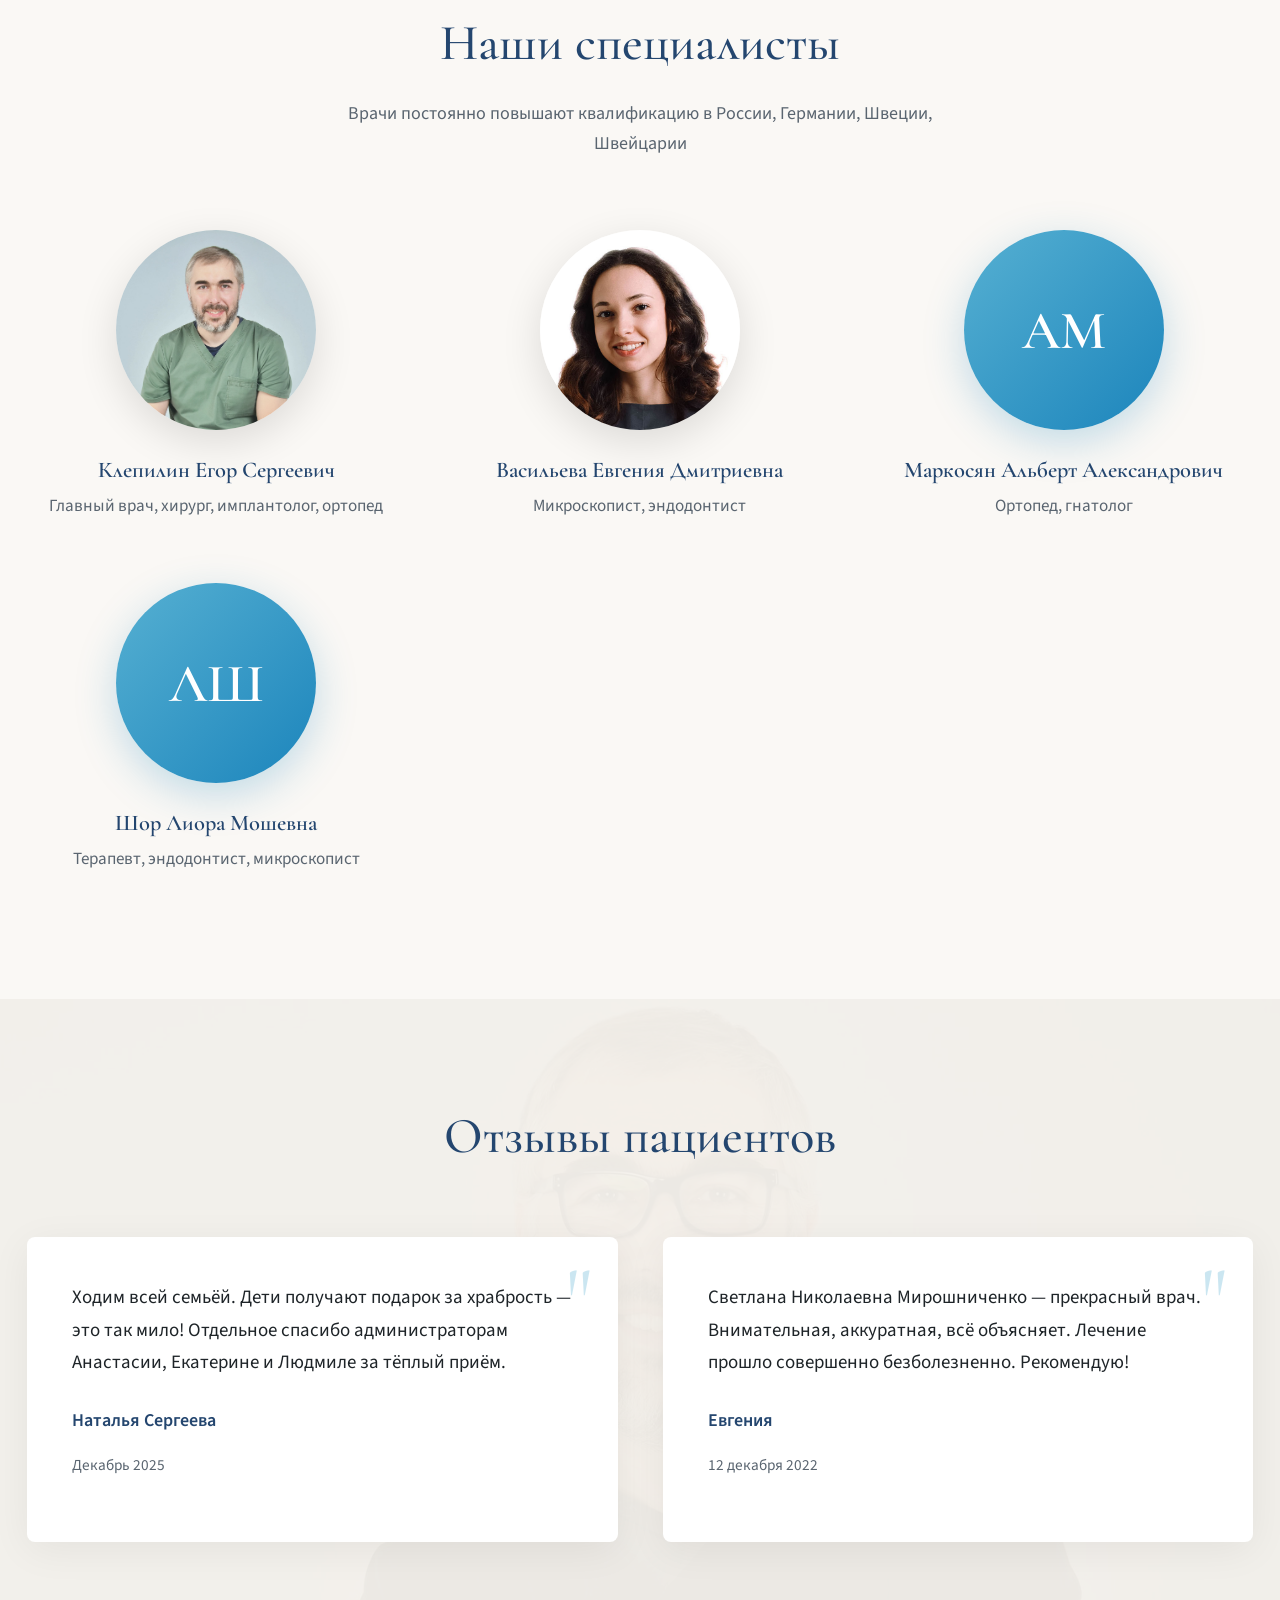
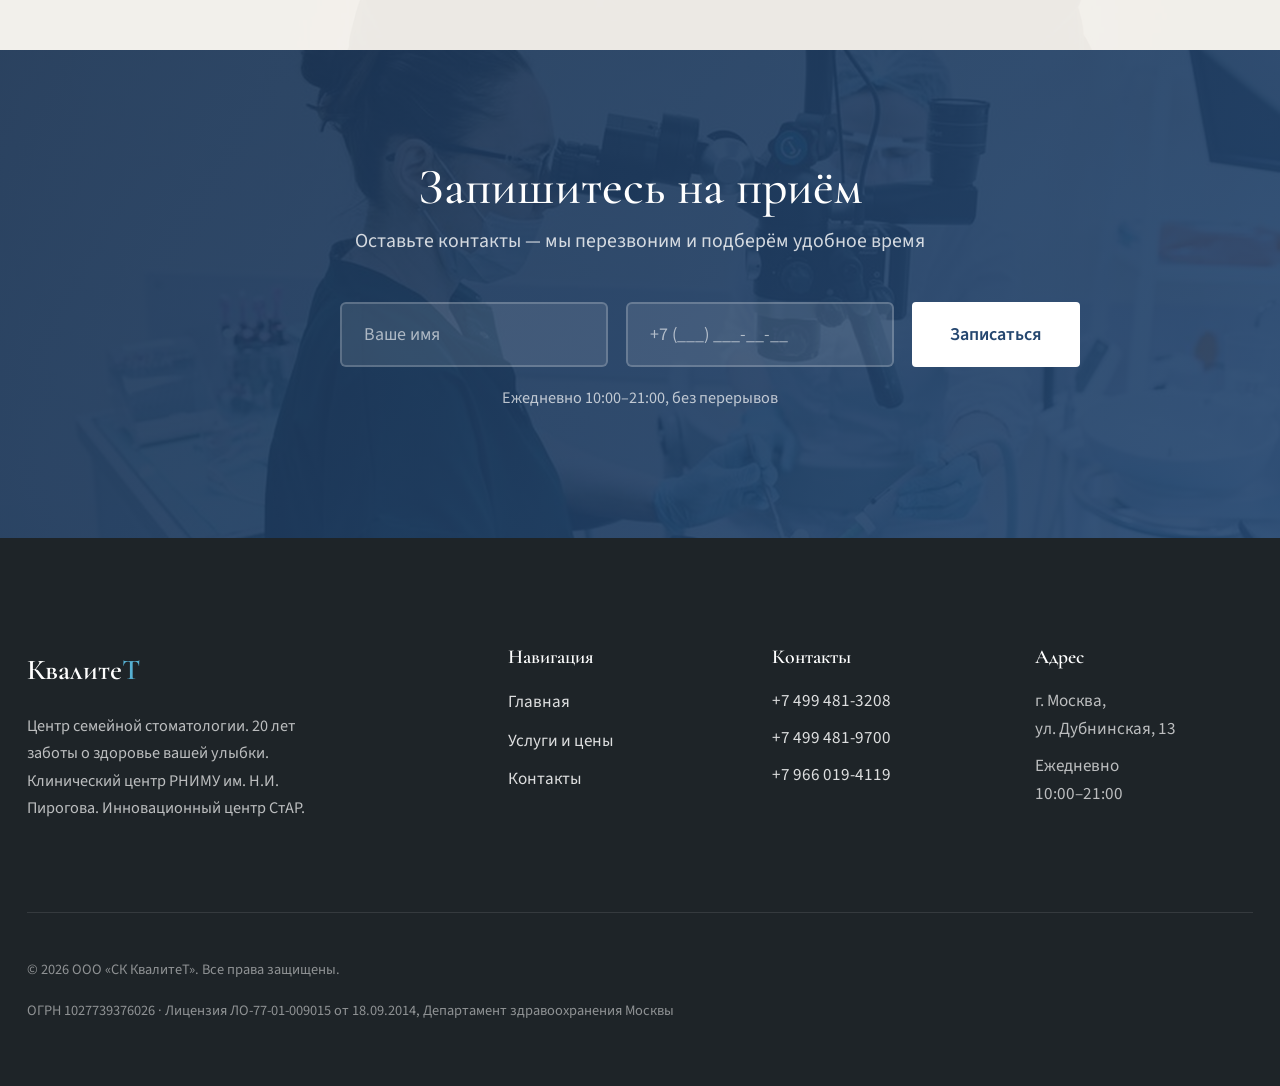
==== commit 593c047f: "feat(kvalitet-clinic): premium redesign with cinematic hero and real photos - Add full-bleed cinemat" ====
--- a/kvalitet-clinic/index.html
+++ b/kvalitet-clinic/index.html
@@ -16,7 +16,7 @@
 <body>
 
   <!-- HEADER -->
-  <header class="header">
+  <header class="header" id="header">
     <div class="container">
       <div class="header__inner">
         <a href="index.html" class="logo">Квалите<span>Т</span></a>
@@ -48,19 +48,51 @@
     </div>
   </header>
 
-  <!-- HERO -->
+  <!-- HERO - CINEMATIC -->
   <section class="hero">
-    <div class="container">
-      <div class="hero__content">
-        <span class="hero__eyebrow">Семейная стоматология · 20 лет</span>
-        <h1 class="hero__title">К нам приходят по&nbsp;рекомендациям</h1>
-        <p class="hero__subtitle">
-          Клиника КвалитеТ — это точность, качество и забота о каждом пациенте. 
-          Лечение под микроскопом, компьютерная анестезия без боли, гарантия результата.
-        </p>
-        <div class="hero__actions">
-          <a href="#booking" class="btn btn--primary">Записаться на приём</a>
-          <a href="uslugi.html" class="btn btn--outline">Услуги и цены</a>
+    <div class="hero__bg">
+      <img src="img/hero-treatment.jpg" alt="Лечение в клинике КвалитеТ" loading="eager">
+    </div>
+    <div class="hero__overlay"></div>
+    
+    <div class="hero__content">
+      <span class="hero__eyebrow">Семейная стоматология · 20 лет</span>
+      <h1 class="hero__title">К нам приходят по&nbsp;рекомендациям</h1>
+      <p class="hero__subtitle">
+        Лечение под микроскопом, компьютерная анестезия без боли, гарантия результата. 
+        Клинический центр РНИМУ им. Н.И.&nbsp;Пирогова.
+      </p>
+      <div class="hero__actions">
+        <a href="#booking" class="btn btn--primary">Записаться на приём</a>
+        <a href="uslugi.html" class="btn btn--outline">Услуги и цены</a>
+      </div>
+    </div>
+    
+    <div class="hero__scroll">
+      <span>Подробнее</span>
+      <div class="hero__scroll-line"></div>
+    </div>
+  </section>
+
+  <!-- STATS -->
+  <section class="stats">
+    <div class="container">
+      <div class="stats__grid">
+        <div class="stat fade-in">
+          <div class="stat__number" data-count="20">20</div>
+          <div class="stat__label">лет работы</div>
+        </div>
+        <div class="stat fade-in">
+          <div class="stat__number">10–21</div>
+          <div class="stat__label">ежедневно</div>
+        </div>
+        <div class="stat fade-in">
+          <div class="stat__number">Pirogov</div>
+          <div class="stat__label">клинический центр</div>
+        </div>
+        <div class="stat fade-in">
+          <div class="stat__number">СтАР</div>
+          <div class="stat__label">инновационный центр</div>
         </div>
       </div>
     </div>
@@ -70,24 +102,26 @@
   <section class="section">
     <div class="container">
       <div class="about">
-        <div class="section__header">
-          <h2>Добро пожаловать в КвалитеТ</h2>
-          <p class="text-muted">От латинского Qualitas — точность и качество</p>
-        </div>
-        
-        <blockquote class="about__quote">
-          «Главный наш девиз – помогать людям. Клинике уже 20 лет. И приходят к нам не по рекламе, а по рекомендациям. Самый важный показатель отношения наших пациентов – когда люди рекомендуют нас своим знакомым и доверяют нам самое ценное – своих детей.»
+        <div class="about__portrait fade-in">
+          <img src="img/klepilin.jpg" alt="Клепилин Егор Сергеевич" class="about__portrait-img">
+          <p class="about__portrait-label">Главный врач клиники</p>
+        </div>
+        
+        <div class="about__content fade-in">
+          <blockquote class="about__quote">
+            Главный наш девиз – помогать людям. Клинике уже 20 лет. И приходят к нам не по рекламе, а по рекомендациям. Самый важный показатель отношения наших пациентов – когда люди рекомендуют нас своим знакомым и доверяют нам самое ценное – своих детей.
+          </blockquote>
           <footer class="about__author">
             <strong>Клепилин Егор Сергеевич</strong>
             <span>Главный врач клиники, стоматолог-хирург, имплантолог, ортопед</span>
           </footer>
-        </blockquote>
-        
-        <div class="about__badges">
-          <span class="badge">Клинический центр РНИМУ им. Н.И. Пирогова</span>
-          <span class="badge">Инновационный центр СтАР</span>
-          <span class="badge">Лечение под микроскопом</span>
-          <span class="badge">Компьютерная анестезия</span>
+          
+          <div class="about__badges">
+            <span class="badge">Клинический центр РНИМУ им. Н.И. Пирогова</span>
+            <span class="badge">Инновационный центр СтАР</span>
+            <span class="badge">Лечение под микроскопом</span>
+            <span class="badge">Компьютерная анестезия</span>
+          </div>
         </div>
       </div>
     </div>
@@ -96,57 +130,105 @@
   <!-- SERVICES -->
   <section class="section section--alt">
     <div class="container">
-      <div class="section__header section__header--center">
+      <div class="section__header section__header--center fade-in">
         <h2>Услуги клиники</h2>
         <p class="text-muted">Все виды стоматологической помощи для взрослых и детей</p>
       </div>
       
       <div class="services-grid">
-        <div class="service-card">
-          <div class="service-card__icon">🦷</div>
-          <h3 class="service-card__title">Терапия</h3>
-          <p class="service-card__desc">Лечение кариеса, пульпита, периодонтита. Работа под микроскопом для максимальной точности.</p>
-          <p class="service-card__price">от 10 000 ₽</p>
-        </div>
-        
-        <div class="service-card">
-          <div class="service-card__icon">⚙️</div>
-          <h3 class="service-card__title">Имплантация</h3>
-          <p class="service-card__desc">Установка имплантатов Straumann, Osstem, Xive, Astra Tech. Синус-лифтинг, костная пластика.</p>
-          <p class="service-card__price">от 80 000 ₽</p>
-        </div>
-        
-        <div class="service-card">
-          <div class="service-card__icon">✨</div>
-          <h3 class="service-card__title">Протезирование</h3>
-          <p class="service-card__desc">Виниры, коронки, мосты, съёмные протезы. Работаем с лучшими лабораториями.</p>
-          <p class="service-card__price">по прайсу</p>
-        </div>
-        
-        <div class="service-card">
-          <div class="service-card__icon">👶</div>
-          <h3 class="service-card__title">Детская стоматология</h3>
-          <p class="service-card__desc">Бережное лечение молочных и постоянных зубов. Герметизация фиссур, профилактика.</p>
-          <p class="service-card__price">от 8 000 ₽</p>
-        </div>
-        
-        <div class="service-card">
-          <div class="service-card__icon">📐</div>
-          <h3 class="service-card__title">Ортодонтия</h3>
-          <p class="service-card__desc">Исправление прикуса: брекеты, пластинки, элайнеры. Для детей и взрослых.</p>
-          <p class="service-card__price">от 70 000 ₽</p>
-        </div>
-        
-        <div class="service-card">
-          <div class="service-card__icon">🧹</div>
-          <h3 class="service-card__title">Гигиена и профилактика</h3>
-          <p class="service-card__desc">Профессиональная чистка, снятие камня, отбеливание. Рекомендуем раз в полгода.</p>
-          <p class="service-card__price">по прайсу</p>
-        </div>
-      </div>
-      
-      <div class="text-center" style="margin-top: var(--space-lg);">
-        <a href="uslugi.html" class="btn btn--outline">Все услуги и цены</a>
+        <div class="service-card fade-in">
+          <div class="service-card__bg">
+            <img src="img/microscope.jpg" alt="Терапия под микроскопом">
+          </div>
+          <div class="service-card__overlay"></div>
+          <div class="service-card__content">
+            <div class="service-card__icon">
+              <svg viewBox="0 0 24 24"><circle cx="12" cy="12" r="3"/><path d="M12 2v4m0 12v4M2 12h4m12 0h4"/></svg>
+            </div>
+            <h3 class="service-card__title">Терапия</h3>
+            <p class="service-card__desc">Лечение кариеса, пульпита, периодонтита. Работа под микроскопом для максимальной точности.</p>
+            <p class="service-card__price">от 10 000 ₽</p>
+          </div>
+        </div>
+        
+        <div class="service-card fade-in">
+          <div class="service-card__bg">
+            <img src="img/dentist-loupes.jpg" alt="Имплантация">
+          </div>
+          <div class="service-card__overlay"></div>
+          <div class="service-card__content">
+            <div class="service-card__icon">
+              <svg viewBox="0 0 24 24"><path d="M12 2L2 7l10 5 10-5-10-5zM2 17l10 5 10-5M2 12l10 5 10-5"/></svg>
+            </div>
+            <h3 class="service-card__title">Имплантация</h3>
+            <p class="service-card__desc">Установка имплантатов Straumann, Osstem, Xive, Astra Tech. Синус-лифтинг, костная пластика.</p>
+            <p class="service-card__price">от 80 000 ₽</p>
+          </div>
+        </div>
+        
+        <div class="service-card fade-in">
+          <div class="service-card__bg">
+            <img src="img/clinic-action-1.jpg" alt="Протезирование">
+          </div>
+          <div class="service-card__overlay"></div>
+          <div class="service-card__content">
+            <div class="service-card__icon">
+              <svg viewBox="0 0 24 24"><path d="M12 3a9 9 0 0 1 9 9c0 3.5-2 6.5-5 8l-4-4-4 4c-3-1.5-5-4.5-5-8a9 9 0 0 1 9-9z"/></svg>
+            </div>
+            <h3 class="service-card__title">Протезирование</h3>
+            <p class="service-card__desc">Виниры, коронки, мосты, съёмные протезы. Работаем с лучшими лабораториями.</p>
+            <p class="service-card__price">по прайсу</p>
+          </div>
+        </div>
+        
+        <div class="service-card fade-in">
+          <div class="service-card__bg">
+            <img src="img/clinic-action-2.jpg" alt="Детская стоматология">
+          </div>
+          <div class="service-card__overlay"></div>
+          <div class="service-card__content">
+            <div class="service-card__icon">
+              <svg viewBox="0 0 24 24"><path d="M9 12h6m-3-3v6"/><circle cx="12" cy="12" r="10"/></svg>
+            </div>
+            <h3 class="service-card__title">Детская стоматология</h3>
+            <p class="service-card__desc">Бережное лечение молочных и постоянных зубов. Герметизация фиссур, профилактика.</p>
+            <p class="service-card__price">от 8 000 ₽</p>
+          </div>
+        </div>
+        
+        <div class="service-card fade-in">
+          <div class="service-card__bg">
+            <img src="img/clinic-action-3.jpg" alt="Ортодонтия">
+          </div>
+          <div class="service-card__overlay"></div>
+          <div class="service-card__content">
+            <div class="service-card__icon">
+              <svg viewBox="0 0 24 24"><rect x="3" y="3" width="18" height="18" rx="2"/><path d="M9 9h6v6H9z"/></svg>
+            </div>
+            <h3 class="service-card__title">Ортодонтия</h3>
+            <p class="service-card__desc">Исправление прикуса: брекеты, пластинки, элайнеры. Для детей и взрослых.</p>
+            <p class="service-card__price">от 70 000 ₽</p>
+          </div>
+        </div>
+        
+        <div class="service-card fade-in">
+          <div class="service-card__bg">
+            <img src="img/hero-treatment.jpg" alt="Гигиена">
+          </div>
+          <div class="service-card__overlay"></div>
+          <div class="service-card__content">
+            <div class="service-card__icon">
+              <svg viewBox="0 0 24 24"><path d="M12 2l3 7h7l-5.5 4.5 2 7L12 16l-6.5 4.5 2-7L2 9h7z"/></svg>
+            </div>
+            <h3 class="service-card__title">Гигиена и профилактика</h3>
+            <p class="service-card__desc">Профессиональная чистка, снятие камня, отбеливание. Рекомендуем раз в полгода.</p>
+            <p class="service-card__price">по прайсу</p>
+          </div>
+        </div>
+      </div>
+      
+      <div class="text-center" style="margin-top: var(--space-xl);">
+        <a href="uslugi.html" class="btn btn--outline-dark">Все услуги и цены</a>
       </div>
     </div>
   </section>
@@ -154,31 +236,35 @@
   <!-- DOCTORS -->
   <section class="section">
     <div class="container">
-      <div class="section__header section__header--center">
+      <div class="section__header section__header--center fade-in">
         <h2>Наши специалисты</h2>
         <p class="text-muted">Врачи постоянно повышают квалификацию в России, Германии, Швеции, Швейцарии</p>
       </div>
       
       <div class="doctors-grid">
-        <div class="doctor-card">
-          <div class="doctor-card__avatar">ЕК</div>
+        <div class="doctor-card fade-in">
+          <div class="doctor-card__portrait">
+            <img src="img/klepilin.jpg" alt="Клепилин Егор Сергеевич">
+          </div>
           <h3 class="doctor-card__name">Клепилин Егор Сергеевич</h3>
           <p class="doctor-card__title">Главный врач, хирург, имплантолог, ортопед</p>
         </div>
         
-        <div class="doctor-card">
-          <div class="doctor-card__avatar">ЕВ</div>
+        <div class="doctor-card fade-in">
+          <div class="doctor-card__portrait">
+            <img src="img/vasileva.jpg" alt="Васильева Евгения Дмитриевна">
+          </div>
           <h3 class="doctor-card__name">Васильева Евгения Дмитриевна</h3>
           <p class="doctor-card__title">Микроскопист, эндодонтист</p>
         </div>
         
-        <div class="doctor-card">
+        <div class="doctor-card fade-in">
           <div class="doctor-card__avatar">АМ</div>
           <h3 class="doctor-card__name">Маркосян Альберт Александрович</h3>
           <p class="doctor-card__title">Ортопед, гнатолог</p>
         </div>
         
-        <div class="doctor-card">
+        <div class="doctor-card fade-in">
           <div class="doctor-card__avatar">ЛШ</div>
           <h3 class="doctor-card__name">Шор Лиора Мошевна</h3>
           <p class="doctor-card__title">Терапевт, эндодонтист, микроскопист</p>
@@ -188,26 +274,29 @@
   </section>
 
   <!-- REVIEWS -->
-  <section class="section section--alt">
-    <div class="container">
-      <div class="section__header section__header--center">
+  <section class="section section--alt reviews">
+    <div class="reviews__bg">
+      <img src="img/clinic-action-1.jpg" alt="">
+    </div>
+    <div class="container">
+      <div class="section__header section__header--center fade-in">
         <h2>Отзывы пациентов</h2>
       </div>
       
       <div class="reviews-grid">
-        <div class="review-card">
+        <div class="review-card fade-in">
           <p class="review-card__text">
-            «Ходим всей семьёй. Дети получают подарок за храбрость — это так мило! 
-            Отдельное спасибо администраторам Анастасии, Екатерине и Людмиле за тёплый приём.»
+            Ходим всей семьёй. Дети получают подарок за храбрость — это так мило! 
+            Отдельное спасибо администраторам Анастасии, Екатерине и Людмиле за тёплый приём.
           </p>
           <p class="review-card__author">Наталья Сергеева</p>
           <p class="review-card__date">Декабрь 2025</p>
         </div>
         
-        <div class="review-card">
+        <div class="review-card fade-in">
           <p class="review-card__text">
-            «Светлана Николаевна Мирошниченко — прекрасный врач. Внимательная, аккуратная, 
-            всё объясняет. Лечение прошло совершенно безболезненно. Рекомендую!»
+            Светлана Николаевна Мирошниченко — прекрасный врач. Внимательная, аккуратная, 
+            всё объясняет. Лечение прошло совершенно безболезненно. Рекомендую!
           </p>
           <p class="review-card__author">Евгения</p>
           <p class="review-card__date">12 декабря 2022</p>
@@ -218,8 +307,12 @@
 
   <!-- BOOKING -->
   <section class="section section--navy booking" id="booking">
-    <div class="container">
-      <div class="booking__inner">
+    <div class="booking__bg">
+      <img src="img/microscope.jpg" alt="">
+    </div>
+    <div class="booking__overlay"></div>
+    <div class="container">
+      <div class="booking__inner fade-in">
         <h2>Запишитесь на приём</h2>
         <p class="booking__subtitle">Оставьте контакты — мы перезвоним и подберём удобное время</p>
         
@@ -281,14 +374,58 @@
   </footer>
 
   <script>
+    // Mobile nav toggle
     function toggleMobileNav() {
       document.getElementById('mobileNav').classList.toggle('is-open');
     }
     
+    // Form handler
     function handleSubmit(e) {
       e.preventDefault();
       alert('Спасибо! Мы перезвоним вам в ближайшее время.');
     }
+    
+    // Sticky header with blur
+    const header = document.getElementById('header');
+    let lastScroll = 0;
+    
+    window.addEventListener('scroll', () => {
+      const currentScroll = window.pageYOffset;
+      if (currentScroll > 50) {
+        header.classList.add('is-scrolled');
+      } else {
+        header.classList.remove('is-scrolled');
+      }
+      lastScroll = currentScroll;
+    }, { passive: true });
+    
+    // Intersection Observer for fade-in animations
+    const observerOptions = {
+      root: null,
+      rootMargin: '0px',
+      threshold: 0.1
+    };
+    
+    const fadeObserver = new IntersectionObserver((entries) => {
+      entries.forEach(entry => {
+        if (entry.isIntersecting) {
+          entry.target.classList.add('is-visible');
+          fadeObserver.unobserve(entry.target);
+        }
+      });
+    }, observerOptions);
+    
+    // Observe all fade-in elements
+    document.querySelectorAll('.fade-in').forEach(el => {
+      fadeObserver.observe(el);
+    });
+    
+    // Respect reduced motion
+    if (window.matchMedia('(prefers-reduced-motion: reduce)').matches) {
+      document.querySelectorAll('.fade-in').forEach(el => {
+        el.classList.add('is-visible');
+      });
+    }
   </script>
 
 </body>
--- a/kvalitet-clinic/css/style.css
+++ b/kvalitet-clinic/css/style.css
@@ -1,4 +1,4 @@
-/* КвалитеТ — Modern Redesign 2026 */
+/* КвалитеТ — Premium Redesign 2026 */
 /* Brand colors from qualityclinic.ru */
 
 :root {
@@ -7,12 +7,13 @@
   --cyan-hover: #2a93c9;
   --cyan-light: #56b0d2;
   --navy: #24466f;
+  --navy-dark: #1a3454;
   --ink: #1e2428;
   --paper: #faf8f5;
   --paper-warm: #f5f2ed;
   --white: #ffffff;
   
-  /* Typography scale */
+  /* Typography */
   --font-display: 'Cormorant Garamond', Georgia, serif;
   --font-body: 'Source Sans 3', 'Segoe UI', sans-serif;
   
@@ -23,9 +24,11 @@
   --space-lg: 2.5rem;
   --space-xl: 4rem;
   --space-2xl: 6rem;
+  --space-3xl: 8rem;
   
   /* Transitions */
-  --transition: 0.25s ease;
+  --transition: 0.3s cubic-bezier(0.4, 0, 0.2, 1);
+  --transition-slow: 0.6s cubic-bezier(0.4, 0, 0.2, 1);
 }
 
 /* Reset & Base */
@@ -47,6 +50,7 @@
   color: var(--ink);
   background-color: var(--paper);
   -webkit-font-smoothing: antialiased;
+  overflow-x: hidden;
 }
 
 img {
@@ -69,18 +73,18 @@
 h1, h2, h3, h4 {
   font-family: var(--font-display);
   font-weight: 500;
-  line-height: 1.2;
+  line-height: 1.15;
   color: var(--navy);
 }
 
 h1 {
-  font-size: clamp(2.2rem, 5vw, 3.5rem);
+  font-size: clamp(2.5rem, 6vw, 4.5rem);
   font-weight: 600;
   letter-spacing: -0.02em;
 }
 
 h2 {
-  font-size: clamp(1.8rem, 4vw, 2.5rem);
+  font-size: clamp(1.8rem, 4vw, 2.8rem);
   margin-bottom: var(--space-md);
 }
 
@@ -104,13 +108,13 @@
 /* Layout */
 .container {
   width: 100%;
-  max-width: 1200px;
+  max-width: 1280px;
   margin: 0 auto;
   padding: 0 var(--space-md);
 }
 
 .section {
-  padding: var(--space-xl) 0;
+  padding: var(--space-2xl) 0;
 }
 
 .section--alt {
@@ -128,33 +132,76 @@
 }
 
 /* ===================== */
+/* SCROLL ANIMATIONS */
+/* ===================== */
+.fade-in {
+  opacity: 0;
+  transform: translateY(30px);
+  transition: opacity var(--transition-slow), transform var(--transition-slow);
+}
+
+.fade-in.is-visible {
+  opacity: 1;
+  transform: translateY(0);
+}
+
+@media (prefers-reduced-motion: reduce) {
+  .fade-in {
+    opacity: 1;
+    transform: none;
+    transition: none;
+  }
+  .hero__bg {
+    animation: none !important;
+  }
+}
+
+/* ===================== */
 /* HEADER */
 /* ===================== */
 .header {
-  position: sticky;
+  position: fixed;
   top: 0;
-  z-index: 100;
-  background: var(--white);
-  border-bottom: 1px solid rgba(0,0,0,0.06);
+  left: 0;
+  right: 0;
+  z-index: 1000;
+  background: transparent;
+  transition: background var(--transition), backdrop-filter var(--transition), box-shadow var(--transition);
+}
+
+.header.is-scrolled {
+  background: rgba(255, 255, 255, 0.92);
+  backdrop-filter: blur(12px);
+  -webkit-backdrop-filter: blur(12px);
+  box-shadow: 0 2px 20px rgba(0, 0, 0, 0.08);
 }
 
 .header__inner {
   display: flex;
   align-items: center;
   justify-content: space-between;
-  padding: var(--space-sm) var(--space-md);
+  padding: var(--space-sm) 0;
   gap: var(--space-md);
 }
 
 .logo {
   font-family: var(--font-display);
-  font-size: 1.6rem;
-  font-weight: 600;
+  font-size: 1.8rem;
+  font-weight: 600;
+  color: var(--white);
+  letter-spacing: -0.01em;
+  transition: color var(--transition);
+}
+
+.header.is-scrolled .logo {
   color: var(--navy);
-  letter-spacing: -0.01em;
 }
 
 .logo span {
+  color: var(--cyan-light);
+}
+
+.header.is-scrolled .logo span {
   color: var(--cyan-primary);
 }
 
@@ -171,9 +218,14 @@
 .nav__link {
   font-size: 0.95rem;
   font-weight: 500;
+  color: rgba(255, 255, 255, 0.9);
+  padding: var(--space-xs) 0;
+  position: relative;
+  transition: color var(--transition);
+}
+
+.header.is-scrolled .nav__link {
   color: var(--ink);
-  padding: var(--space-xs) 0;
-  position: relative;
 }
 
 .nav__link::after {
@@ -183,8 +235,12 @@
   left: 0;
   width: 0;
   height: 2px;
+  background: var(--cyan-light);
+  transition: width var(--transition);
+}
+
+.header.is-scrolled .nav__link::after {
   background: var(--cyan-primary);
-  transition: width var(--transition);
 }
 
 .nav__link:hover::after,
@@ -193,17 +249,30 @@
 }
 
 .nav__link:hover {
+  color: var(--white);
+}
+
+.header.is-scrolled .nav__link:hover {
   color: var(--cyan-primary);
 }
 
 .header__phone {
   font-weight: 600;
   font-size: 1.1rem;
+  color: var(--white);
+  white-space: nowrap;
+  transition: color var(--transition);
+}
+
+.header.is-scrolled .header__phone {
   color: var(--navy);
-  white-space: nowrap;
 }
 
 .header__phone:hover {
+  color: var(--cyan-light);
+}
+
+.header.is-scrolled .header__phone:hover {
   color: var(--cyan-primary);
 }
 
@@ -222,11 +291,15 @@
   display: block;
   width: 24px;
   height: 2px;
+  background: var(--white);
+  transition: var(--transition);
+}
+
+.header.is-scrolled .menu-toggle span {
   background: var(--navy);
-  transition: var(--transition);
-}
-
-@media (min-width: 768px) {
+}
+
+@media (min-width: 900px) {
   .nav {
     display: block;
   }
@@ -243,7 +316,7 @@
   left: 0;
   right: 0;
   background: var(--white);
-  border-bottom: 1px solid rgba(0,0,0,0.06);
+  box-shadow: 0 8px 30px rgba(0, 0, 0, 0.1);
   padding: var(--space-md);
 }
 
@@ -267,61 +340,135 @@
 }
 
 /* ===================== */
-/* HERO */
+/* HERO - CINEMATIC */
 /* ===================== */
 .hero {
-  padding: var(--space-xl) 0 var(--space-2xl);
-  min-height: 70vh;
+  position: relative;
+  min-height: 100vh;
   display: flex;
   align-items: center;
-  background: linear-gradient(135deg, var(--paper) 0%, var(--paper-warm) 100%);
-  position: relative;
+  justify-content: center;
   overflow: hidden;
 }
 
-.hero::before {
-  content: '';
+.hero__bg {
   position: absolute;
-  top: -50%;
-  right: -20%;
-  width: 60%;
-  height: 200%;
-  background: radial-gradient(ellipse at center, rgba(28, 133, 188, 0.06) 0%, transparent 70%);
-  pointer-events: none;
+  inset: 0;
+  z-index: 0;
+}
+
+.hero__bg img {
+  width: 100%;
+  height: 100%;
+  object-fit: cover;
+  object-position: center 30%;
+  animation: heroZoom 20s ease-out forwards;
+}
+
+@keyframes heroZoom {
+  from {
+    transform: scale(1.1);
+  }
+  to {
+    transform: scale(1);
+  }
+}
+
+.hero__overlay {
+  position: absolute;
+  inset: 0;
+  background: linear-gradient(
+    135deg,
+    rgba(26, 52, 84, 0.85) 0%,
+    rgba(28, 133, 188, 0.6) 50%,
+    rgba(30, 36, 40, 0.75) 100%
+  );
+  z-index: 1;
 }
 
 .hero__content {
-  max-width: 640px;
-  position: relative;
-  z-index: 1;
+  position: relative;
+  z-index: 2;
+  max-width: 800px;
+  text-align: center;
+  padding: var(--space-3xl) var(--space-md);
+  animation: fadeUp 1s ease-out 0.3s both;
+}
+
+@keyframes fadeUp {
+  from {
+    opacity: 0;
+    transform: translateY(40px);
+  }
+  to {
+    opacity: 1;
+    transform: translateY(0);
+  }
 }
 
 .hero__eyebrow {
   display: inline-block;
-  font-size: 0.85rem;
+  font-size: 0.9rem;
   font-weight: 600;
   text-transform: uppercase;
-  letter-spacing: 0.1em;
-  color: var(--cyan-primary);
-  margin-bottom: var(--space-sm);
+  letter-spacing: 0.2em;
+  color: var(--cyan-light);
+  margin-bottom: var(--space-md);
+  animation: fadeUp 1s ease-out 0.5s both;
 }
 
 .hero__title {
+  color: var(--white);
   margin-bottom: var(--space-md);
+  text-shadow: 0 2px 40px rgba(0, 0, 0, 0.3);
+  animation: fadeUp 1s ease-out 0.7s both;
 }
 
 .hero__subtitle {
-  font-size: 1.15rem;
-  color: #4a5560;
+  font-size: 1.25rem;
+  color: rgba(255, 255, 255, 0.9);
   margin-bottom: var(--space-lg);
-  max-width: 520px;
+  max-width: 600px;
+  margin-left: auto;
+  margin-right: auto;
+  animation: fadeUp 1s ease-out 0.9s both;
 }
 
 .hero__actions {
   display: flex;
   flex-wrap: wrap;
   gap: var(--space-sm);
+  justify-content: center;
+  animation: fadeUp 1s ease-out 1.1s both;
+}
+
+.hero__scroll {
+  position: absolute;
+  bottom: var(--space-lg);
+  left: 50%;
+  transform: translateX(-50%);
+  z-index: 2;
+  color: rgba(255, 255, 255, 0.7);
+  font-size: 0.85rem;
+  text-transform: uppercase;
+  letter-spacing: 0.1em;
+  display: flex;
+  flex-direction: column;
   align-items: center;
+  gap: var(--space-xs);
+  animation: fadeUp 1s ease-out 1.3s both;
+}
+
+.hero__scroll-line {
+  width: 1px;
+  height: 40px;
+  background: linear-gradient(to bottom, rgba(255,255,255,0.7), transparent);
+  animation: scrollPulse 2s ease-in-out infinite;
+}
+
+@keyframes scrollPulse {
+  0%, 100% { opacity: 0.5; transform: scaleY(1); }
+  50% { opacity: 1; transform: scaleY(1.2); }
 }
 
 /* ===================== */
@@ -332,7 +479,7 @@
   align-items: center;
   justify-content: center;
   gap: var(--space-xs);
-  padding: 0.9rem 1.8rem;
+  padding: 1rem 2rem;
   font-family: var(--font-body);
   font-size: 1rem;
   font-weight: 600;
@@ -350,25 +497,81 @@
 }
 
 .btn--primary:hover {
-  background: var(--navy);
-  border-color: var(--navy);
-  color: var(--white);
+  background: var(--white);
+  border-color: var(--white);
+  color: var(--navy);
+  transform: translateY(-2px);
+  box-shadow: 0 8px 30px rgba(0, 0, 0, 0.2);
 }
 
 .btn--outline {
+  background: transparent;
+  color: var(--white);
+  border-color: rgba(255, 255, 255, 0.5);
+}
+
+.btn--outline:hover {
+  background: var(--white);
+  border-color: var(--white);
+  color: var(--navy);
+  transform: translateY(-2px);
+}
+
+.btn--outline-dark {
   background: transparent;
   color: var(--navy);
   border-color: var(--navy);
 }
 
-.btn--outline:hover {
+.btn--outline-dark:hover {
   background: var(--navy);
   color: var(--white);
 }
 
 .btn--sm {
-  padding: 0.6rem 1.2rem;
+  padding: 0.7rem 1.4rem;
   font-size: 0.9rem;
+}
+
+/* ===================== */
+/* STATS STRIP */
+/* ===================== */
+.stats {
+  background: var(--navy);
+  padding: var(--space-lg) 0;
+}
+
+.stats__grid {
+  display: grid;
+  grid-template-columns: repeat(2, 1fr);
+  gap: var(--space-md);
+  text-align: center;
+}
+
+@media (min-width: 768px) {
+  .stats__grid {
+    grid-template-columns: repeat(4, 1fr);
+  }
+}
+
+.stat {
+  padding: var(--space-sm);
+}
+
+.stat__number {
+  font-family: var(--font-display);
+  font-size: clamp(2.5rem, 5vw, 3.5rem);
+  font-weight: 600;
+  color: var(--cyan-light);
+  line-height: 1;
+  margin-bottom: var(--space-xs);
+}
+
+.stat__label {
+  font-size: 0.9rem;
+  color: rgba(255, 255, 255, 0.8);
+  text-transform: uppercase;
+  letter-spacing: 0.05em;
 }
 
 /* ===================== */
@@ -376,18 +579,62 @@
 /* ===================== */
 .about {
   display: grid;
-  gap: var(--space-lg);
+  gap: var(--space-xl);
+}
+
+@media (min-width: 900px) {
+  .about {
+    grid-template-columns: 1fr 2fr;
+    align-items: start;
+  }
+}
+
+.about__portrait {
+  position: relative;
+}
+
+.about__portrait-img {
+  width: 100%;
+  max-width: 320px;
+  aspect-ratio: 1;
+  object-fit: cover;
+  object-position: center top;
+  border-radius: 8px;
+  box-shadow: 0 20px 60px rgba(0, 0, 0, 0.15);
+}
+
+.about__portrait-label {
+  margin-top: var(--space-sm);
+  font-size: 0.9rem;
+  color: var(--cyan-primary);
+  font-weight: 500;
+}
+
+.about__content {
+  display: flex;
+  flex-direction: column;
+  gap: var(--space-md);
 }
 
 .about__quote {
   font-family: var(--font-display);
-  font-size: clamp(1.2rem, 3vw, 1.5rem);
+  font-size: clamp(1.3rem, 3vw, 1.7rem);
   font-style: italic;
   color: var(--navy);
   line-height: 1.5;
   position: relative;
-  padding-left: var(--space-md);
-  border-left: 3px solid var(--cyan-primary);
+  padding-left: var(--space-lg);
+}
+
+.about__quote::before {
+  content: '"';
+  position: absolute;
+  left: 0;
+  top: -10px;
+  font-size: 4rem;
+  color: var(--cyan-light);
+  font-family: var(--font-display);
+  line-height: 1;
 }
 
 .about__author {
@@ -395,17 +642,19 @@
   font-style: normal;
   font-family: var(--font-body);
   font-size: 1rem;
+  padding-left: var(--space-lg);
 }
 
 .about__author strong {
   display: block;
   font-weight: 600;
   color: var(--ink);
+  font-size: 1.1rem;
 }
 
 .about__author span {
   color: #5a6570;
-  font-size: 0.9rem;
+  font-size: 0.95rem;
 }
 
 .about__badges {
@@ -413,122 +662,230 @@
   flex-wrap: wrap;
   gap: var(--space-sm);
   margin-top: var(--space-md);
+  padding-left: var(--space-lg);
 }
 
 .badge {
   display: inline-block;
-  padding: 0.4rem 0.8rem;
+  padding: 0.5rem 1rem;
   font-size: 0.8rem;
   font-weight: 500;
   background: var(--paper-warm);
   color: var(--navy);
-  border-radius: 3px;
-}
-
-/* ===================== */
-/* SERVICES */
+  border-radius: 4px;
+  border: 1px solid rgba(0, 0, 0, 0.06);
+}
+
+/* ===================== */
+/* SERVICES - IMAGE CARDS */
 /* ===================== */
 .services-grid {
   display: grid;
-  grid-template-columns: repeat(auto-fit, minmax(280px, 1fr));
+  grid-template-columns: repeat(auto-fit, minmax(300px, 1fr));
   gap: var(--space-md);
 }
 
 .service-card {
-  padding: var(--space-md);
-  background: var(--white);
-  border: 1px solid rgba(0,0,0,0.06);
-  border-radius: 6px;
-  transition: all var(--transition);
+  position: relative;
+  border-radius: 8px;
+  overflow: hidden;
+  background: var(--navy);
+  min-height: 320px;
+  display: flex;
+  flex-direction: column;
+  justify-content: flex-end;
+  cursor: pointer;
+  transition: transform var(--transition), box-shadow var(--transition);
 }
 
 .service-card:hover {
-  border-color: var(--cyan-light);
-  box-shadow: 0 8px 30px rgba(28, 133, 188, 0.08);
+  transform: translateY(-8px);
+  box-shadow: 0 20px 60px rgba(0, 0, 0, 0.2);
+}
+
+.service-card__bg {
+  position: absolute;
+  inset: 0;
+  z-index: 0;
+}
+
+.service-card__bg img {
+  width: 100%;
+  height: 100%;
+  object-fit: cover;
+  transition: transform var(--transition-slow);
+}
+
+.service-card:hover .service-card__bg img {
+  transform: scale(1.08);
+}
+
+.service-card__overlay {
+  position: absolute;
+  inset: 0;
+  background: linear-gradient(
+    to top,
+    rgba(26, 52, 84, 0.95) 0%,
+    rgba(26, 52, 84, 0.7) 40%,
+    rgba(26, 52, 84, 0.3) 100%
+  );
+  z-index: 1;
+}
+
+.service-card__content {
+  position: relative;
+  z-index: 2;
+  padding: var(--space-lg);
 }
 
 .service-card__icon {
   width: 48px;
   height: 48px;
+  margin-bottom: var(--space-sm);
   display: flex;
   align-items: center;
   justify-content: center;
-  background: linear-gradient(135deg, var(--cyan-primary) 0%, var(--cyan-hover) 100%);
-  color: var(--white);
-  border-radius: 8px;
-  margin-bottom: var(--space-sm);
-  font-size: 1.4rem;
+  background: var(--cyan-primary);
+  border-radius: 50%;
+}
+
+.service-card__icon svg {
+  width: 24px;
+  height: 24px;
+  stroke: var(--white);
+  fill: none;
+  stroke-width: 2;
+  stroke-linecap: round;
+  stroke-linejoin: round;
 }
 
 .service-card__title {
   font-family: var(--font-display);
-  font-size: 1.2rem;
-  font-weight: 600;
-  color: var(--navy);
+  font-size: 1.4rem;
+  font-weight: 600;
+  color: var(--white);
   margin-bottom: var(--space-xs);
 }
 
 .service-card__desc {
   font-size: 0.95rem;
-  color: #5a6570;
-  margin-bottom: 0;
+  color: rgba(255, 255, 255, 0.8);
+  margin-bottom: var(--space-sm);
+  display: -webkit-box;
+  -webkit-line-clamp: 3;
+  -webkit-box-orient: vertical;
+  overflow: hidden;
 }
 
 .service-card__price {
-  margin-top: var(--space-sm);
-  font-size: 0.9rem;
-  font-weight: 600;
-  color: var(--cyan-primary);
-}
-
-/* ===================== */
-/* DOCTORS */
+  font-size: 1rem;
+  font-weight: 600;
+  color: var(--cyan-light);
+}
+
+/* ===================== */
+/* DOCTORS - PORTRAIT CARDS */
 /* ===================== */
 .doctors-grid {
   display: grid;
-  grid-template-columns: repeat(auto-fit, minmax(260px, 1fr));
-  gap: var(--space-md);
+  grid-template-columns: repeat(auto-fit, minmax(280px, 1fr));
+  gap: var(--space-lg);
 }
 
 .doctor-card {
   text-align: center;
-  padding: var(--space-md);
+  transition: transform var(--transition);
+}
+
+.doctor-card:hover {
+  transform: translateY(-8px);
+}
+
+.doctor-card__portrait {
+  position: relative;
+  width: 200px;
+  height: 200px;
+  margin: 0 auto var(--space-md);
+  border-radius: 50%;
+  overflow: hidden;
+  box-shadow: 0 12px 40px rgba(0, 0, 0, 0.12);
+}
+
+.doctor-card__portrait img {
+  width: 100%;
+  height: 100%;
+  object-fit: cover;
+  object-position: center top;
+  transition: transform var(--transition-slow);
+}
+
+.doctor-card:hover .doctor-card__portrait img {
+  transform: scale(1.05);
 }
 
 .doctor-card__avatar {
-  width: 100px;
-  height: 100px;
-  margin: 0 auto var(--space-sm);
+  width: 200px;
+  height: 200px;
+  margin: 0 auto var(--space-md);
   background: linear-gradient(135deg, var(--cyan-light) 0%, var(--cyan-primary) 100%);
   border-radius: 50%;
   display: flex;
   align-items: center;
   justify-content: center;
   font-family: var(--font-display);
-  font-size: 2rem;
-  font-weight: 600;
-  color: var(--white);
+  font-size: 3rem;
+  font-weight: 600;
+  color: var(--white);
+  box-shadow: 0 12px 40px rgba(28, 133, 188, 0.25);
+  transition: transform var(--transition), box-shadow var(--transition);
+}
+
+.doctor-card:hover .doctor-card__avatar {
+  transform: scale(1.05);
+  box-shadow: 0 16px 50px rgba(28, 133, 188, 0.35);
 }
 
 .doctor-card__name {
   font-family: var(--font-display);
-  font-size: 1.15rem;
+  font-size: 1.25rem;
   font-weight: 600;
   color: var(--navy);
   margin-bottom: var(--space-xs);
 }
 
 .doctor-card__title {
-  font-size: 0.9rem;
+  font-size: 0.95rem;
   color: #5a6570;
 }
 
 /* ===================== */
 /* REVIEWS */
 /* ===================== */
+.reviews {
+  position: relative;
+}
+
+.reviews__bg {
+  position: absolute;
+  inset: 0;
+  z-index: 0;
+  opacity: 0.04;
+}
+
+.reviews__bg img {
+  width: 100%;
+  height: 100%;
+  object-fit: cover;
+}
+
+.reviews .container {
+  position: relative;
+  z-index: 1;
+}
+
 .reviews-grid {
   display: grid;
-  gap: var(--space-md);
+  gap: var(--space-lg);
 }
 
 @media (min-width: 768px) {
@@ -538,37 +895,85 @@
 }
 
 .review-card {
-  padding: var(--space-md);
+  padding: var(--space-lg);
   background: var(--white);
-  border-radius: 6px;
-  border-left: 3px solid var(--cyan-primary);
+  border-radius: 8px;
+  box-shadow: 0 8px 40px rgba(0, 0, 0, 0.06);
+  position: relative;
+  transition: transform var(--transition), box-shadow var(--transition);
+}
+
+.review-card:hover {
+  transform: translateY(-4px);
+  box-shadow: 0 12px 50px rgba(0, 0, 0, 0.1);
+}
+
+.review-card::before {
+  content: '"';
+  position: absolute;
+  top: var(--space-sm);
+  right: var(--space-md);
+  font-size: 5rem;
+  font-family: var(--font-display);
+  color: var(--cyan-light);
+  opacity: 0.3;
+  line-height: 1;
 }
 
 .review-card__text {
+  font-size: 1.05rem;
+  margin-bottom: var(--space-md);
+  color: var(--ink);
+  line-height: 1.7;
+  position: relative;
+  z-index: 1;
+}
+
+.review-card__author {
+  font-weight: 600;
+  color: var(--navy);
   font-size: 1rem;
-  margin-bottom: var(--space-sm);
-  color: var(--ink);
-}
-
-.review-card__author {
-  font-weight: 600;
-  color: var(--navy);
 }
 
 .review-card__date {
   font-size: 0.85rem;
   color: #5a6570;
+  margin-top: 2px;
 }
 
 /* ===================== */
 /* BOOKING STRIP */
 /* ===================== */
 .booking {
-  padding: var(--space-xl) 0;
+  position: relative;
+  padding: var(--space-2xl) 0;
   text-align: center;
+  overflow: hidden;
+}
+
+.booking__bg {
+  position: absolute;
+  inset: 0;
+  z-index: 0;
+}
+
+.booking__bg img {
+  width: 100%;
+  height: 100%;
+  object-fit: cover;
+}
+
+.booking__overlay {
+  position: absolute;
+  inset: 0;
+  background: linear-gradient(135deg, var(--navy-dark) 0%, var(--navy) 100%);
+  opacity: 0.92;
+  z-index: 1;
 }
 
 .booking__inner {
+  position: relative;
+  z-index: 2;
   max-width: 600px;
   margin: 0 auto;
 }
@@ -581,6 +986,7 @@
 .booking__subtitle {
   color: rgba(255,255,255,0.8);
   margin-bottom: var(--space-lg);
+  font-size: 1.1rem;
 }
 
 .booking-form {
@@ -595,14 +1001,14 @@
 }
 
 .form-input {
-  padding: 0.9rem 1rem;
+  padding: 1rem 1.2rem;
   font-family: var(--font-body);
   font-size: 1rem;
   border: 2px solid rgba(255,255,255,0.2);
-  border-radius: 4px;
+  border-radius: 6px;
   background: rgba(255,255,255,0.1);
   color: var(--white);
-  transition: border-color var(--transition);
+  transition: border-color var(--transition), background var(--transition);
 }
 
 .form-input::placeholder {
@@ -625,6 +1031,7 @@
   background: var(--cyan-light);
   border-color: var(--cyan-light);
   color: var(--navy);
+  transform: translateY(-2px);
 }
 
 /* ===================== */
@@ -633,7 +1040,7 @@
 .footer {
   background: var(--ink);
   color: rgba(255,255,255,0.7);
-  padding: var(--space-xl) 0 var(--space-md);
+  padding: var(--space-2xl) 0 var(--space-lg);
 }
 
 .footer a {
@@ -647,7 +1054,7 @@
 .footer__grid {
   display: grid;
   gap: var(--space-lg);
-  margin-bottom: var(--space-lg);
+  margin-bottom: var(--space-xl);
 }
 
 @media (min-width: 768px) {
@@ -657,12 +1064,12 @@
 }
 
 .footer__brand {
-  max-width: 280px;
+  max-width: 300px;
 }
 
 .footer__logo {
   font-family: var(--font-display);
-  font-size: 1.4rem;
+  font-size: 1.6rem;
   font-weight: 600;
   color: var(--white);
   margin-bottom: var(--space-sm);
@@ -674,7 +1081,7 @@
 
 .footer__desc {
   font-size: 0.9rem;
-  line-height: 1.6;
+  line-height: 1.7;
 }
 
 .footer__title {
@@ -703,7 +1110,7 @@
 }
 
 .footer__bottom {
-  padding-top: var(--space-md);
+  padding-top: var(--space-lg);
   border-top: 1px solid rgba(255,255,255,0.1);
   font-size: 0.8rem;
   color: rgba(255,255,255,0.5);
@@ -728,9 +1135,9 @@
   width: 100%;
   border-collapse: collapse;
   background: var(--white);
-  border-radius: 6px;
+  border-radius: 8px;
   overflow: hidden;
-  box-shadow: 0 2px 12px rgba(0,0,0,0.04);
+  box-shadow: 0 4px 20px rgba(0,0,0,0.06);
 }
 
 .price-table th,
@@ -751,6 +1158,10 @@
   border-bottom: none;
 }
 
+.price-table tr {
+  transition: background var(--transition);
+}
+
 .price-table tr:hover td {
   background: var(--paper-warm);
 }
@@ -767,74 +1178,112 @@
 /* ===================== */
 .contact-grid {
   display: grid;
-  gap: var(--space-lg);
+  gap: var(--space-md);
 }
 
 @media (min-width: 768px) {
   .contact-grid {
-    grid-template-columns: 1fr 1fr;
+    grid-template-columns: repeat(2, 1fr);
   }
 }
 
 .contact-block {
-  padding: var(--space-md);
+  padding: var(--space-lg);
   background: var(--white);
-  border-radius: 6px;
-  border: 1px solid rgba(0,0,0,0.06);
+  border-radius: 8px;
+  box-shadow: 0 4px 20px rgba(0,0,0,0.06);
+  transition: transform var(--transition), box-shadow var(--transition);
+}
+
+.contact-block:hover {
+  transform: translateY(-4px);
+  box-shadow: 0 12px 40px rgba(0,0,0,0.1);
 }
 
 .contact-block__title {
   font-family: var(--font-display);
-  font-size: 1.1rem;
+  font-size: 1.2rem;
   font-weight: 600;
   color: var(--navy);
   margin-bottom: var(--space-sm);
   display: flex;
   align-items: center;
-  gap: var(--space-xs);
+  gap: var(--space-sm);
 }
 
 .contact-block__icon {
-  color: var(--cyan-primary);
-}
-
-.contact-block p {
-  margin-bottom: var(--space-xs);
-}
-
-.contact-block a {
-  font-weight: 500;
-}
-
-.map-placeholder {
-  width: 100%;
-  height: 300px;
-  background: var(--paper-warm);
-  border-radius: 6px;
+  width: 40px;
+  height: 40px;
   display: flex;
   align-items: center;
   justify-content: center;
-  color: #5a6570;
-  font-size: 0.9rem;
-  margin-top: var(--space-md);
-}
-
-/* ===================== */
-/* PAGE HEADER */
+  background: linear-gradient(135deg, var(--cyan-light) 0%, var(--cyan-primary) 100%);
+  border-radius: 50%;
+  flex-shrink: 0;
+}
+
+.contact-block__icon svg {
+  width: 20px;
+  height: 20px;
+  stroke: var(--white);
+  fill: none;
+  stroke-width: 2;
+}
+
+.contact-block p {
+  margin-bottom: var(--space-xs);
+}
+
+.contact-block a {
+  font-weight: 500;
+}
+
+.map-container {
+  width: 100%;
+  height: 400px;
+  border-radius: 8px;
+  overflow: hidden;
+  margin-top: var(--space-lg);
+  box-shadow: 0 4px 20px rgba(0,0,0,0.1);
+}
+
+.map-container iframe {
+  width: 100%;
+  height: 100%;
+  border: 0;
+}
+
+/* ===================== */
+/* PAGE HEADER - INNER PAGES */
 /* ===================== */
 .page-header {
-  padding: var(--space-xl) 0;
-  background: var(--paper-warm);
+  position: relative;
+  padding: calc(var(--space-3xl) + 60px) 0 var(--space-xl);
+  background: var(--navy);
   text-align: center;
+  overflow: hidden;
+}
+
+.page-header::before {
+  content: '';
+  position: absolute;
+  top: 0;
+  right: -10%;
+  width: 50%;
+  height: 100%;
+  background: radial-gradient(ellipse at center, rgba(86, 176, 210, 0.15) 0%, transparent 70%);
 }
 
 .page-header h1 {
+  color: var(--white);
   margin-bottom: var(--space-xs);
+  position: relative;
 }
 
 .page-header__subtitle {
-  color: #5a6570;
-  font-size: 1.1rem;
+  color: rgba(255, 255, 255, 0.8);
+  font-size: 1.15rem;
+  position: relative;
 }
 
 /* ===================== */
@@ -860,10 +1309,9 @@
   margin-bottom: var(--space-lg);
 }
 
-/* Section intro */
 .section__header {
-  max-width: 640px;
-  margin-bottom: var(--space-lg);
+  max-width: 680px;
+  margin-bottom: var(--space-xl);
 }
 
 .section__header--center {
@@ -872,18 +1320,31 @@
   margin-right: auto;
 }
 
-/* Responsive adjustments */
+/* Note box */
+.note-box {
+  margin-top: var(--space-xl);
+  padding: var(--space-lg);
+  background: var(--white);
+  border-radius: 8px;
+  border-left: 4px solid var(--cyan-primary);
+  box-shadow: 0 4px 20px rgba(0,0,0,0.06);
+}
+
+/* Responsive */
 @media (max-width: 480px) {
   html {
     font-size: 16px;
   }
   
   .hero {
-    min-height: auto;
-    padding: var(--space-lg) 0;
+    min-height: 100svh;
   }
   
   .section {
-    padding: var(--space-lg) 0;
-  }
-}
+    padding: var(--space-xl) 0;
+  }
+  
+  .hero__scroll {
+    display: none;
+  }
+}
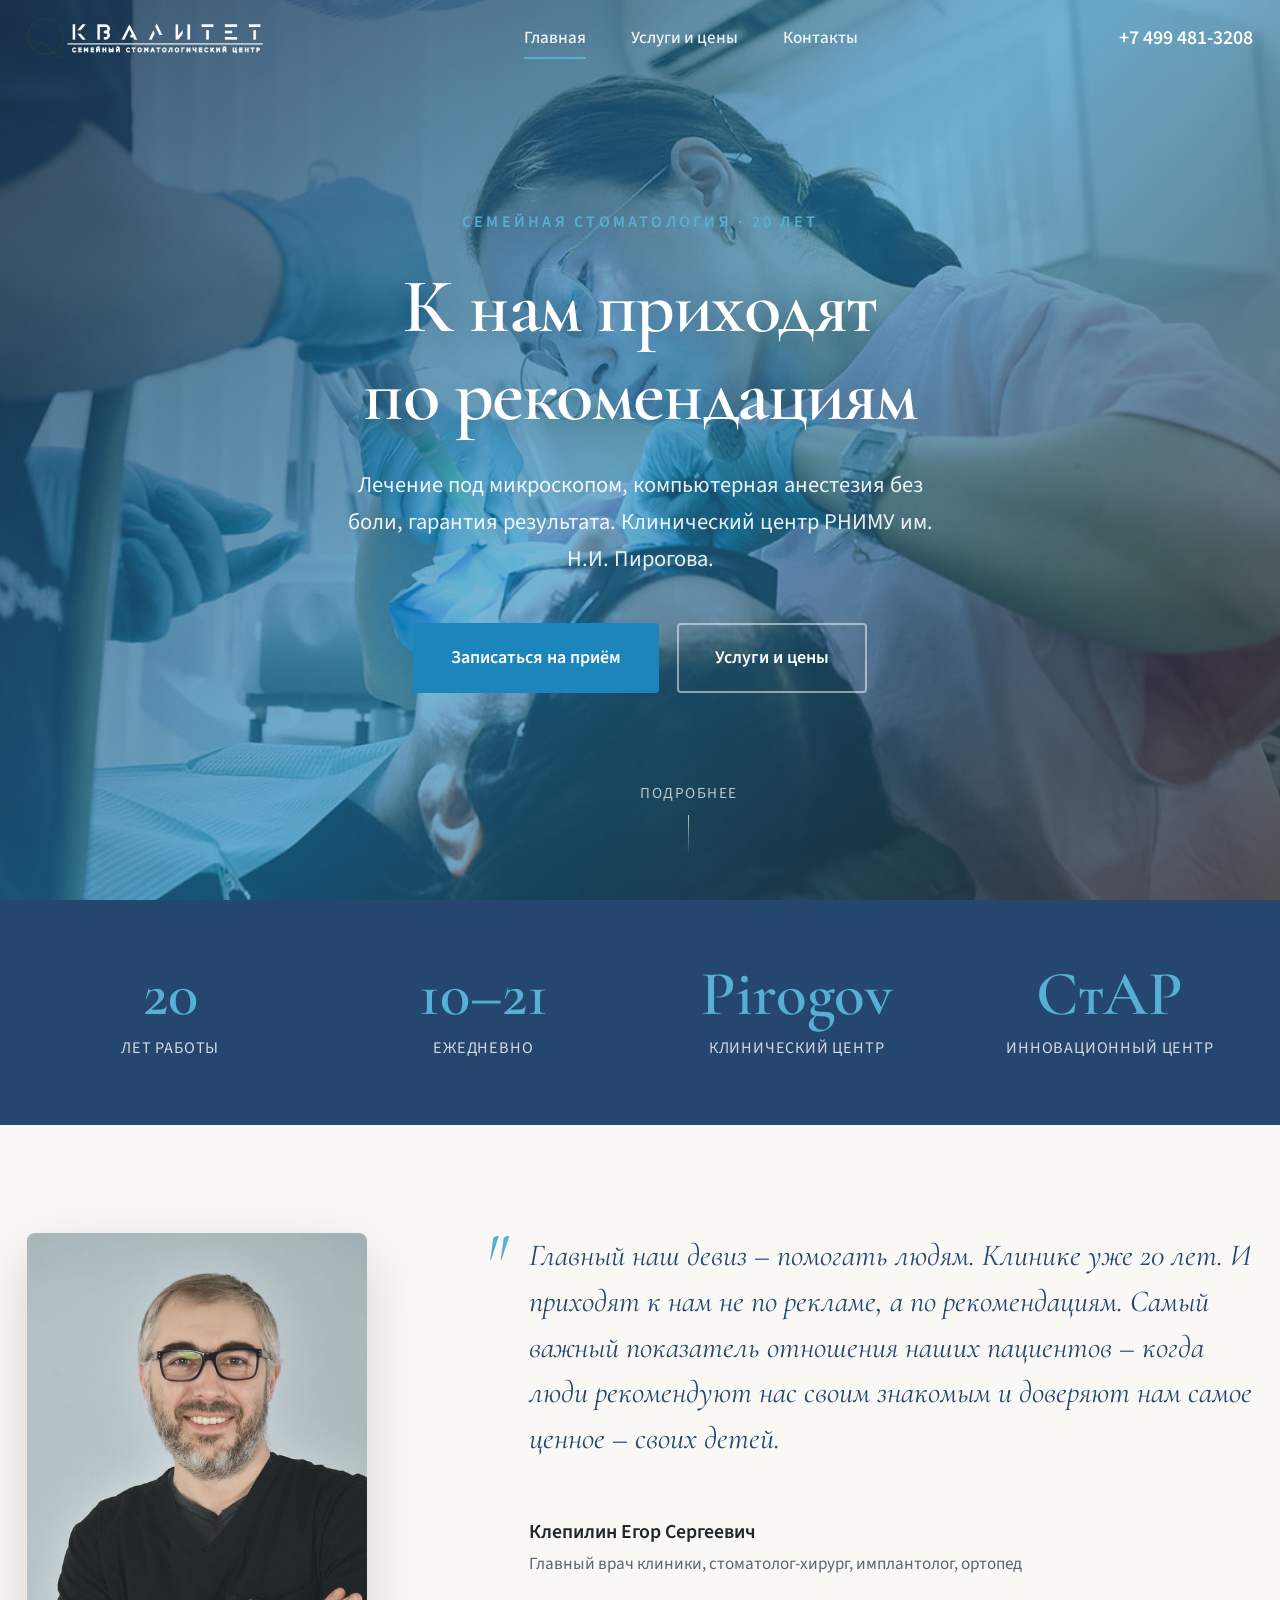
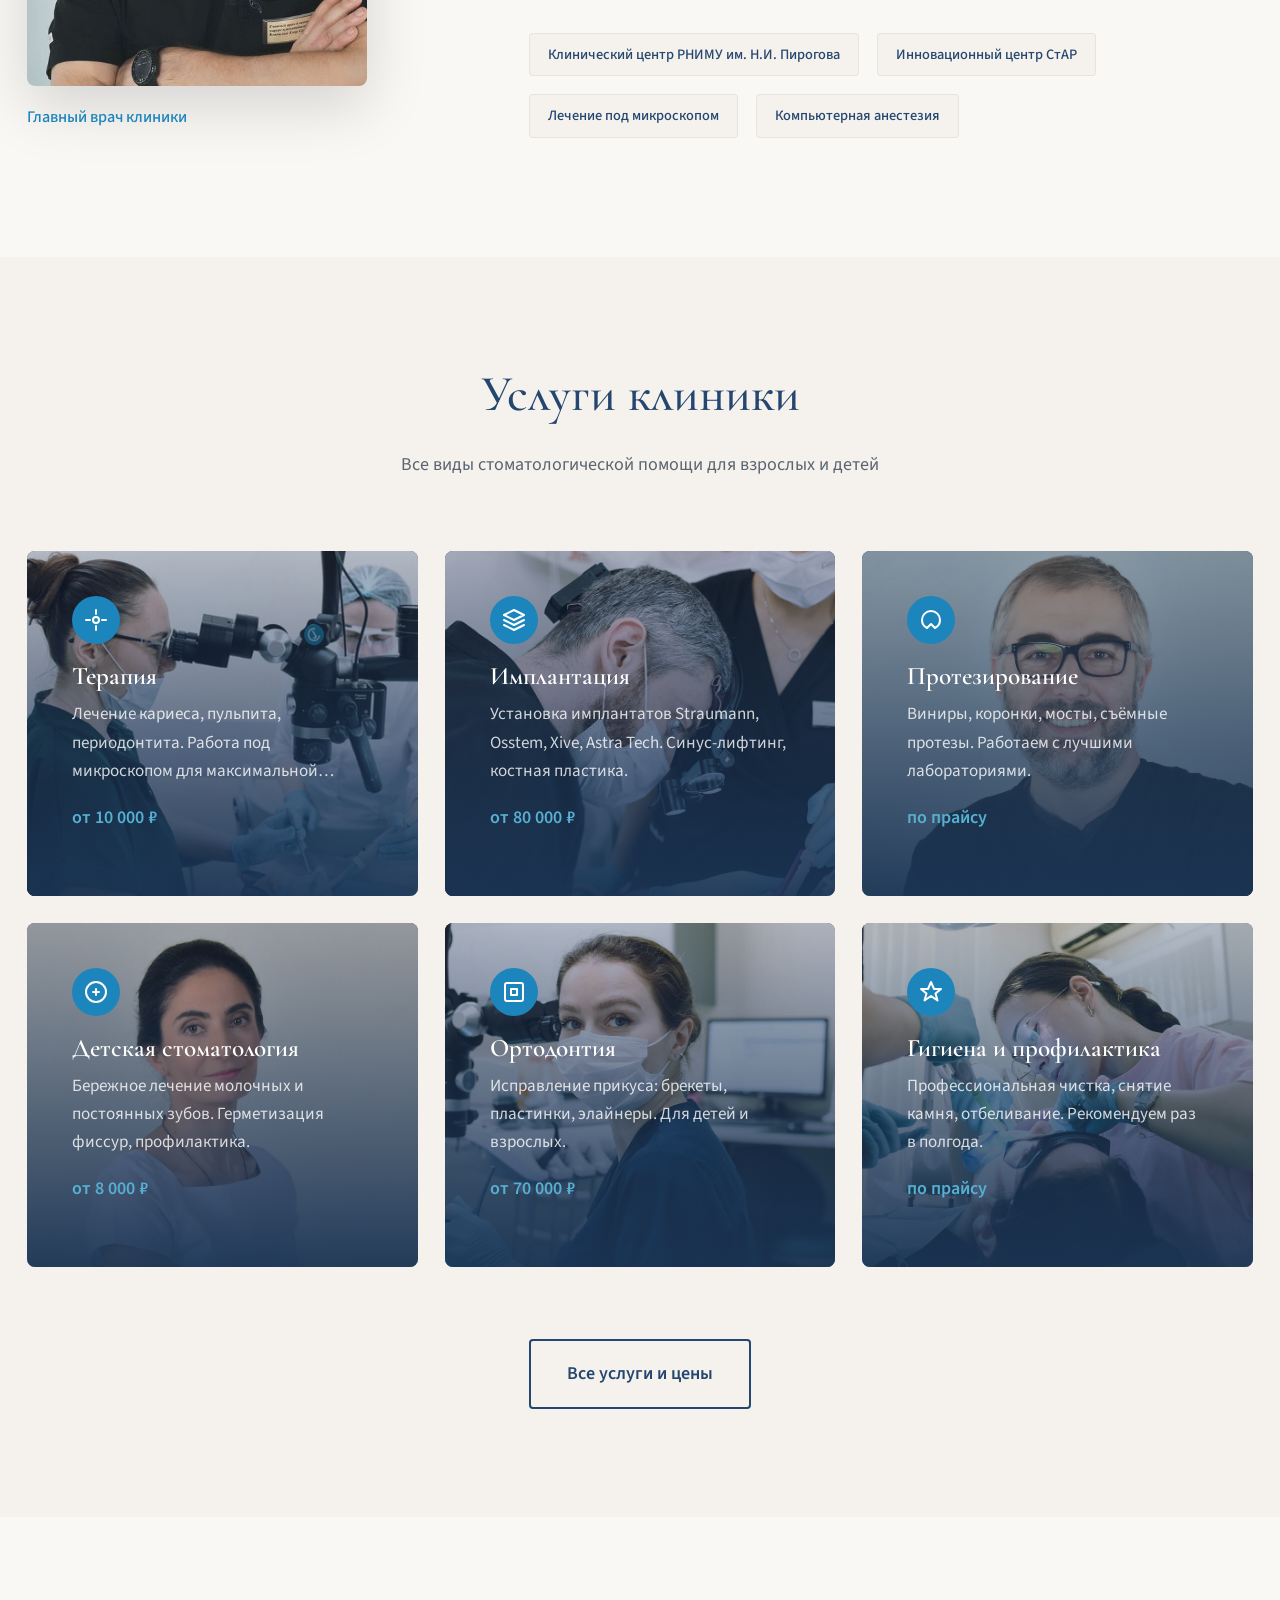
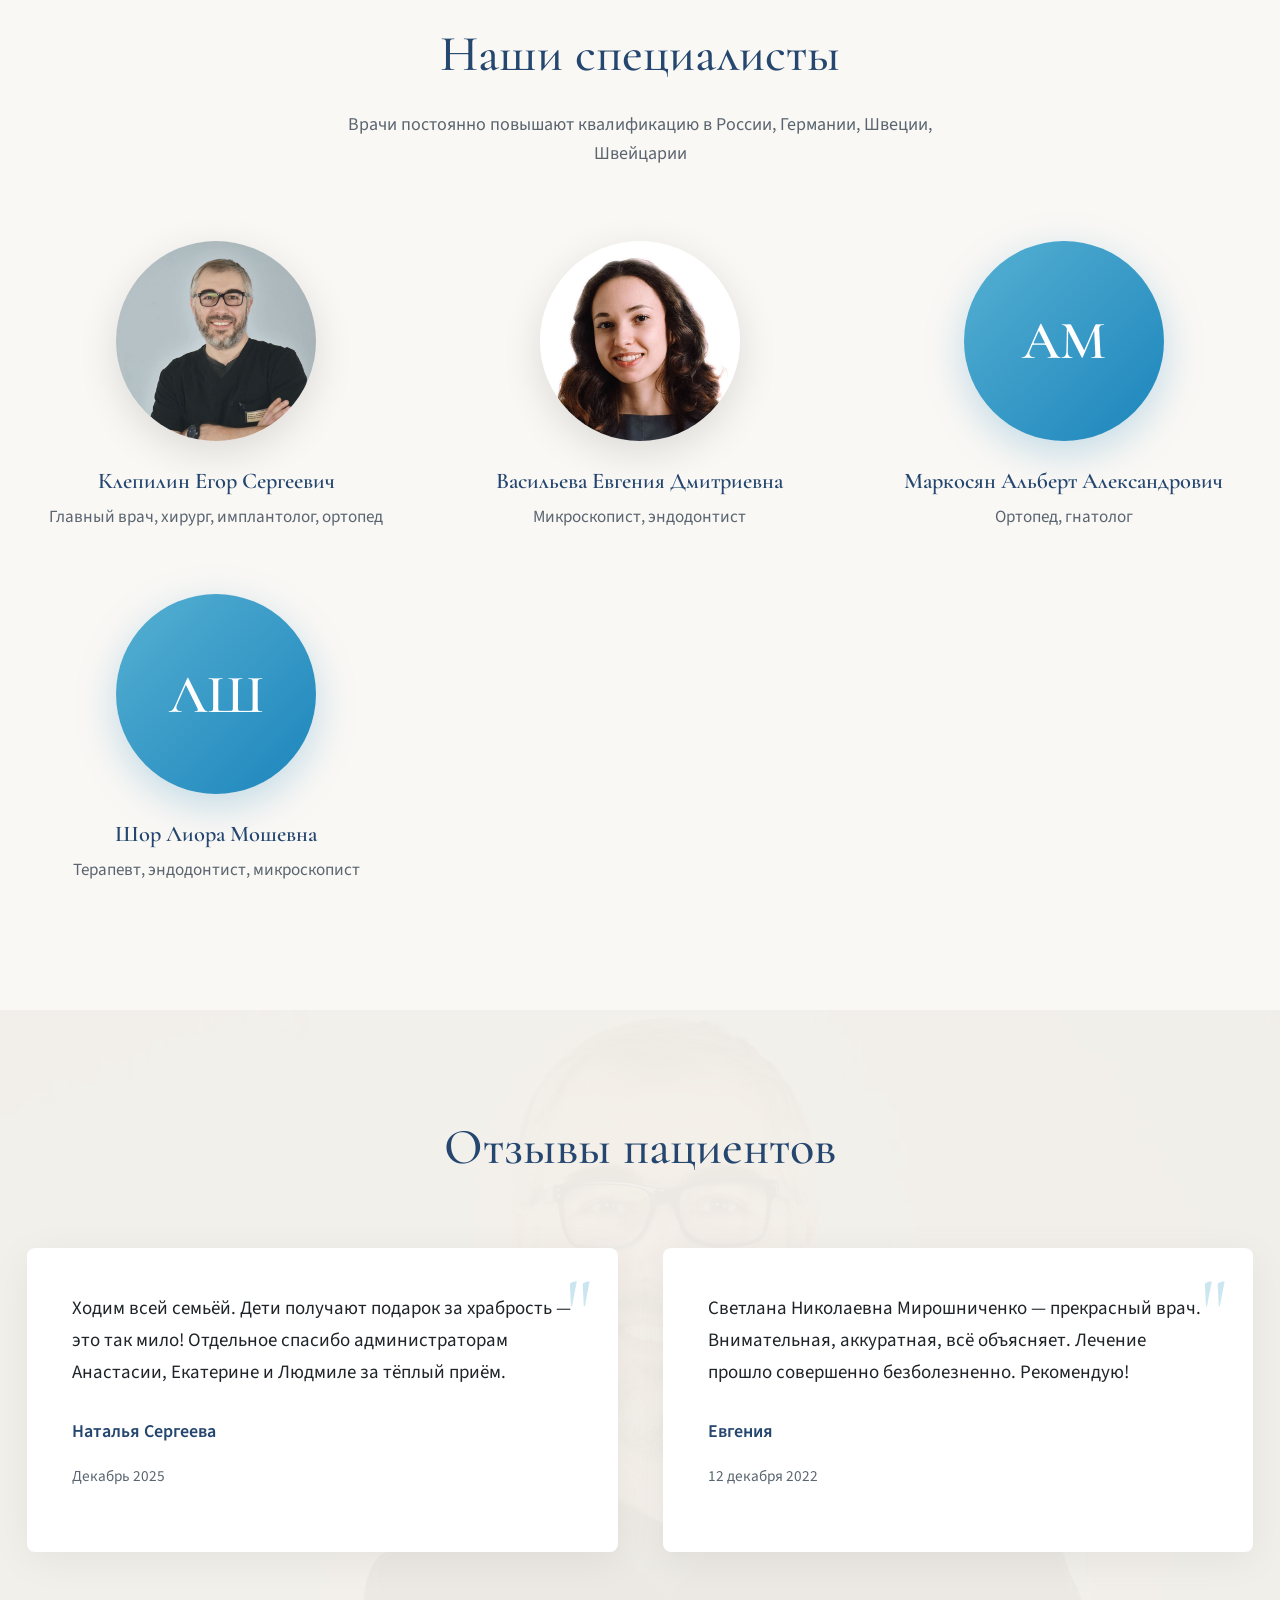
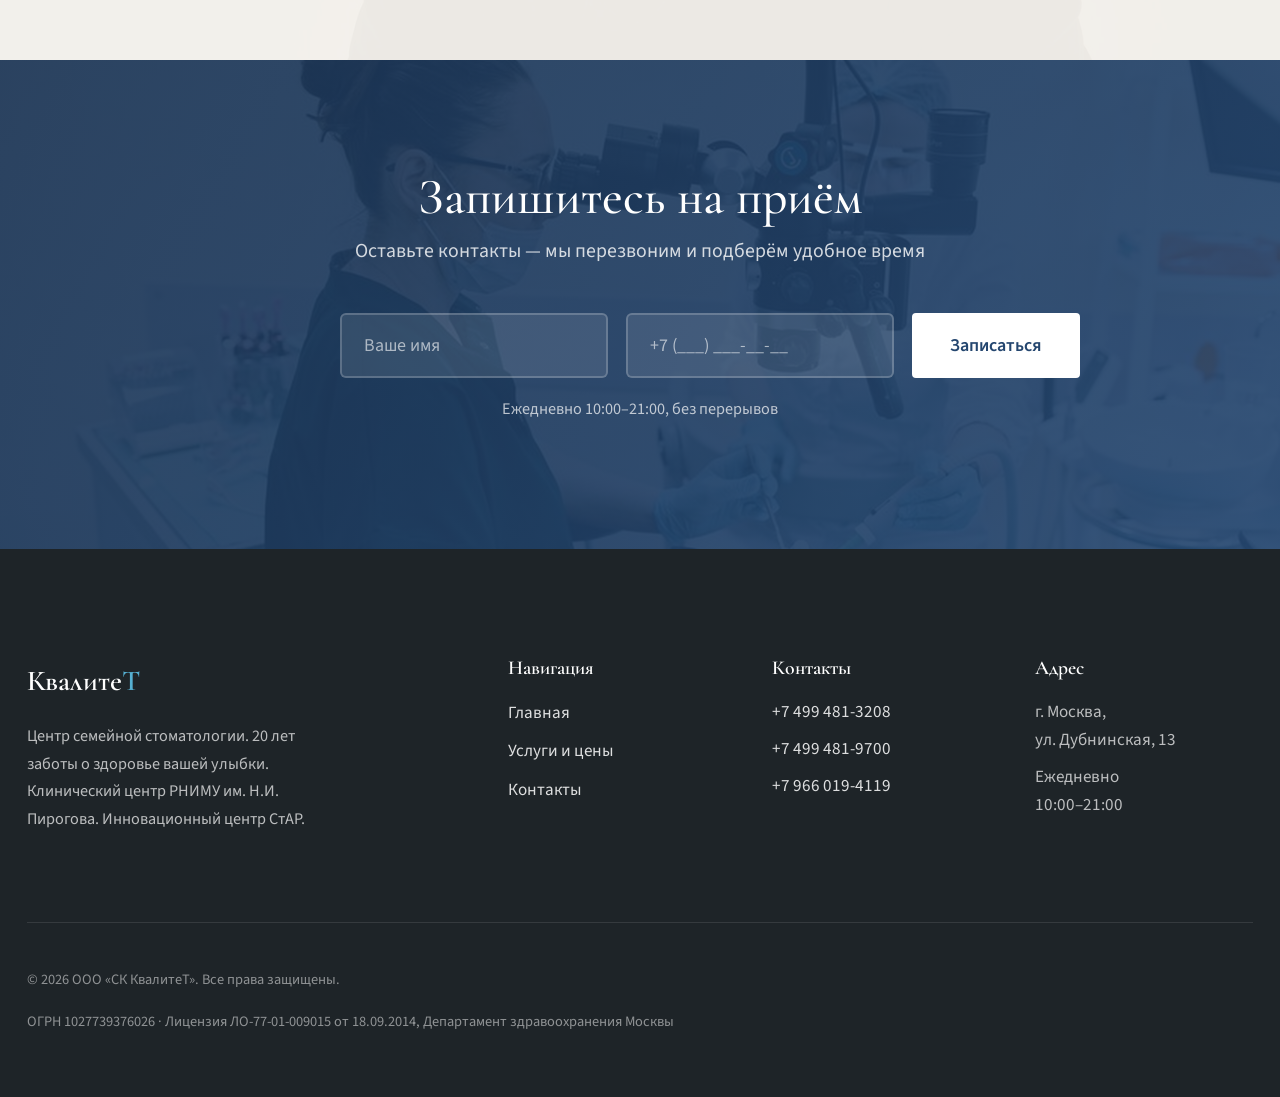
==== commit 3bce8c0d: "feat(kvalitet-clinic): use real logo and better Klepilin portrait - Replace text logo with real logo" ====
--- a/kvalitet-clinic/index.html
+++ b/kvalitet-clinic/index.html
@@ -19,7 +19,9 @@
   <header class="header" id="header">
     <div class="container">
       <div class="header__inner">
-        <a href="index.html" class="logo">Квалите<span>Т</span></a>
+        <a href="index.html" class="logo">
+          <img src="img/logo-white.png" alt="КвалитеТ — семейный стоматологический центр" class="logo__img">
+        </a>
         
         <nav class="nav">
           <ul class="nav__list">
@@ -103,7 +105,7 @@
     <div class="container">
       <div class="about">
         <div class="about__portrait fade-in">
-          <img src="img/klepilin.jpg" alt="Клепилин Егор Сергеевич" class="about__portrait-img">
+          <img src="img/klepilin-portrait.jpg" alt="Клепилин Егор Сергеевич" class="about__portrait-img">
           <p class="about__portrait-label">Главный врач клиники</p>
         </div>
         
@@ -244,7 +246,7 @@
       <div class="doctors-grid">
         <div class="doctor-card fade-in">
           <div class="doctor-card__portrait">
-            <img src="img/klepilin.jpg" alt="Клепилин Егор Сергеевич">
+            <img src="img/klepilin-portrait.jpg" alt="Клепилин Егор Сергеевич">
           </div>
           <h3 class="doctor-card__name">Клепилин Егор Сергеевич</h3>
           <p class="doctor-card__title">Главный врач, хирург, имплантолог, ортопед</p>
--- a/kvalitet-clinic/css/style.css
+++ b/kvalitet-clinic/css/style.css
@@ -185,23 +185,32 @@
 }
 
 .logo {
+  display: flex;
+  align-items: center;
+  transition: filter var(--transition);
+}
+
+.logo__img {
+  height: 40px;
+  width: auto;
+}
+
+/* On scrolled (white bg), invert the white text to dark */
+.header.is-scrolled .logo {
+  filter: brightness(0.2);
+}
+
+/* Text logo for inner pages */
+.logo--text {
   font-family: var(--font-display);
-  font-size: 1.8rem;
-  font-weight: 600;
-  color: var(--white);
+  font-size: 1.6rem;
+  font-weight: 600;
+  color: var(--navy);
   letter-spacing: -0.01em;
   transition: color var(--transition);
 }
 
-.header.is-scrolled .logo {
-  color: var(--navy);
-}
-
-.logo span {
-  color: var(--cyan-light);
-}
-
-.header.is-scrolled .logo span {
+.logo--text span {
   color: var(--cyan-primary);
 }
 
@@ -595,8 +604,8 @@
 
 .about__portrait-img {
   width: 100%;
-  max-width: 320px;
-  aspect-ratio: 1;
+  max-width: 340px;
+  aspect-ratio: 3 / 4;
   object-fit: cover;
   object-position: center top;
   border-radius: 8px;
